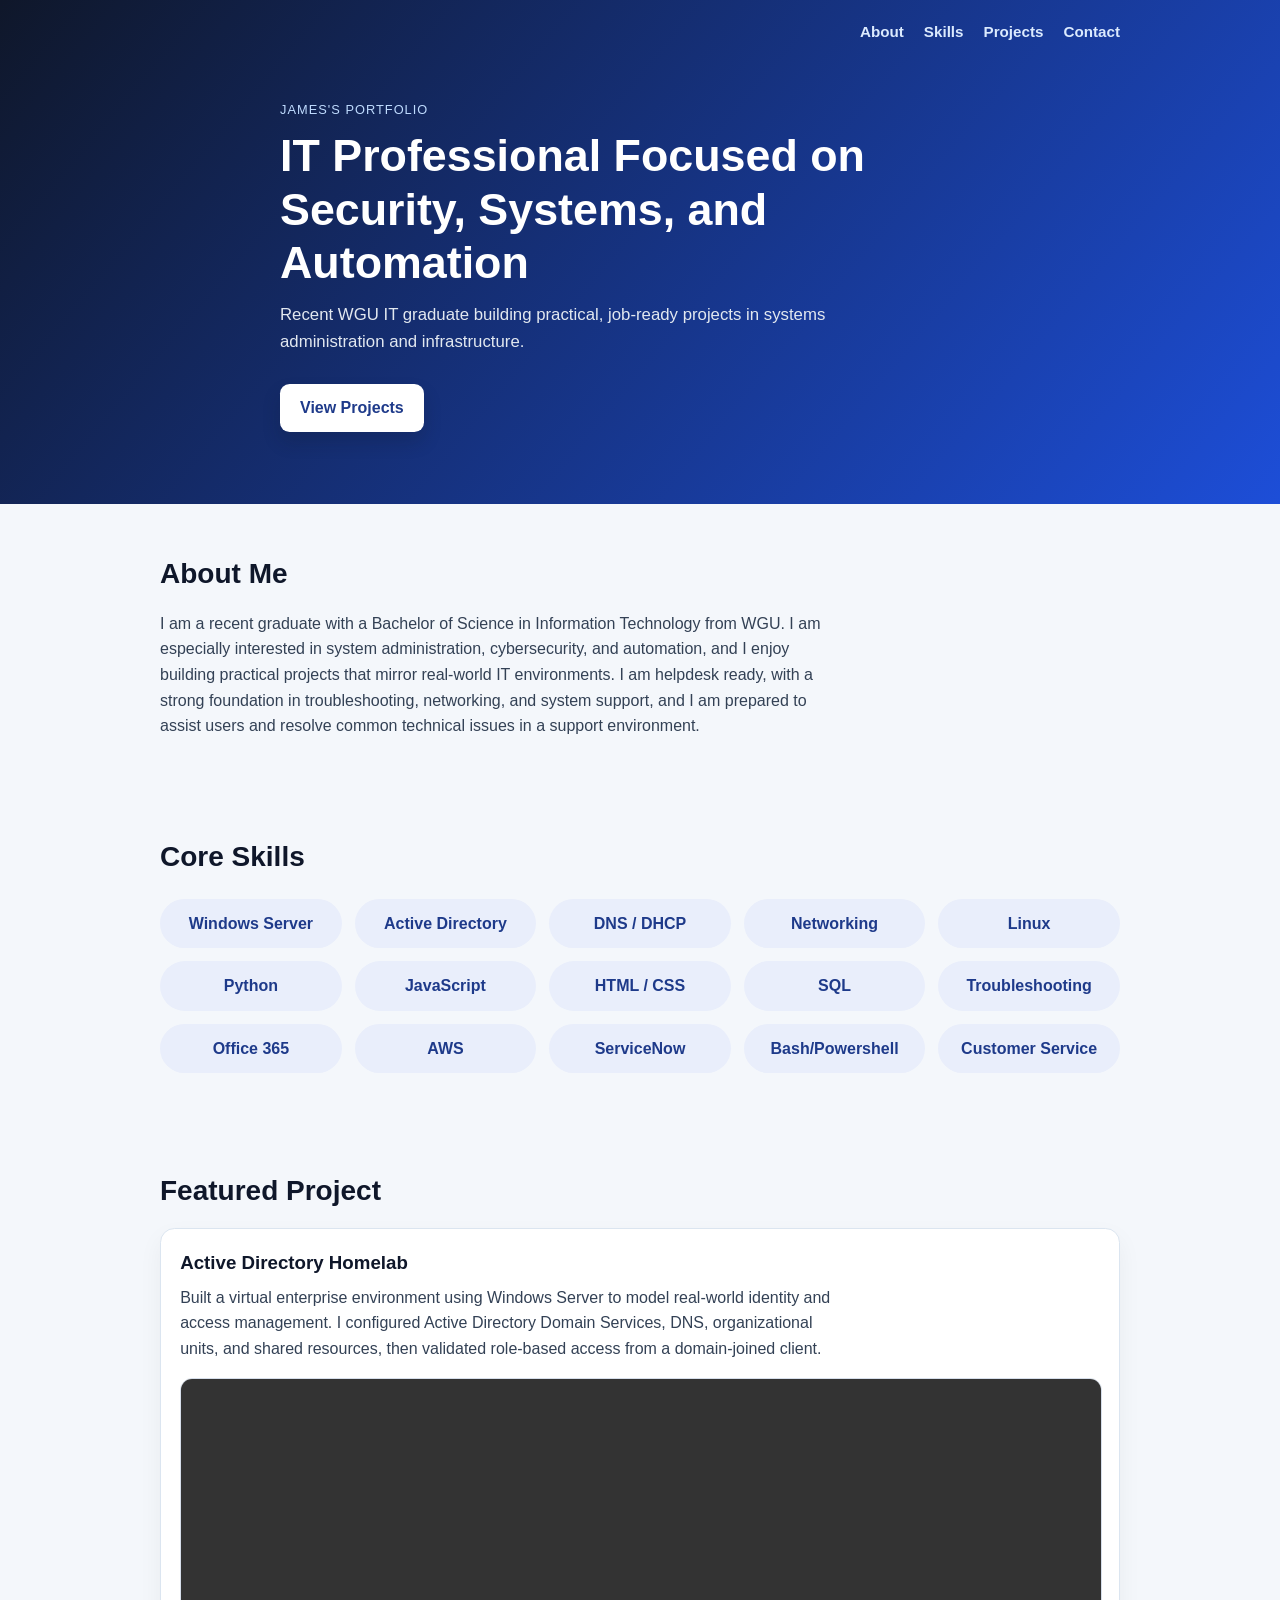
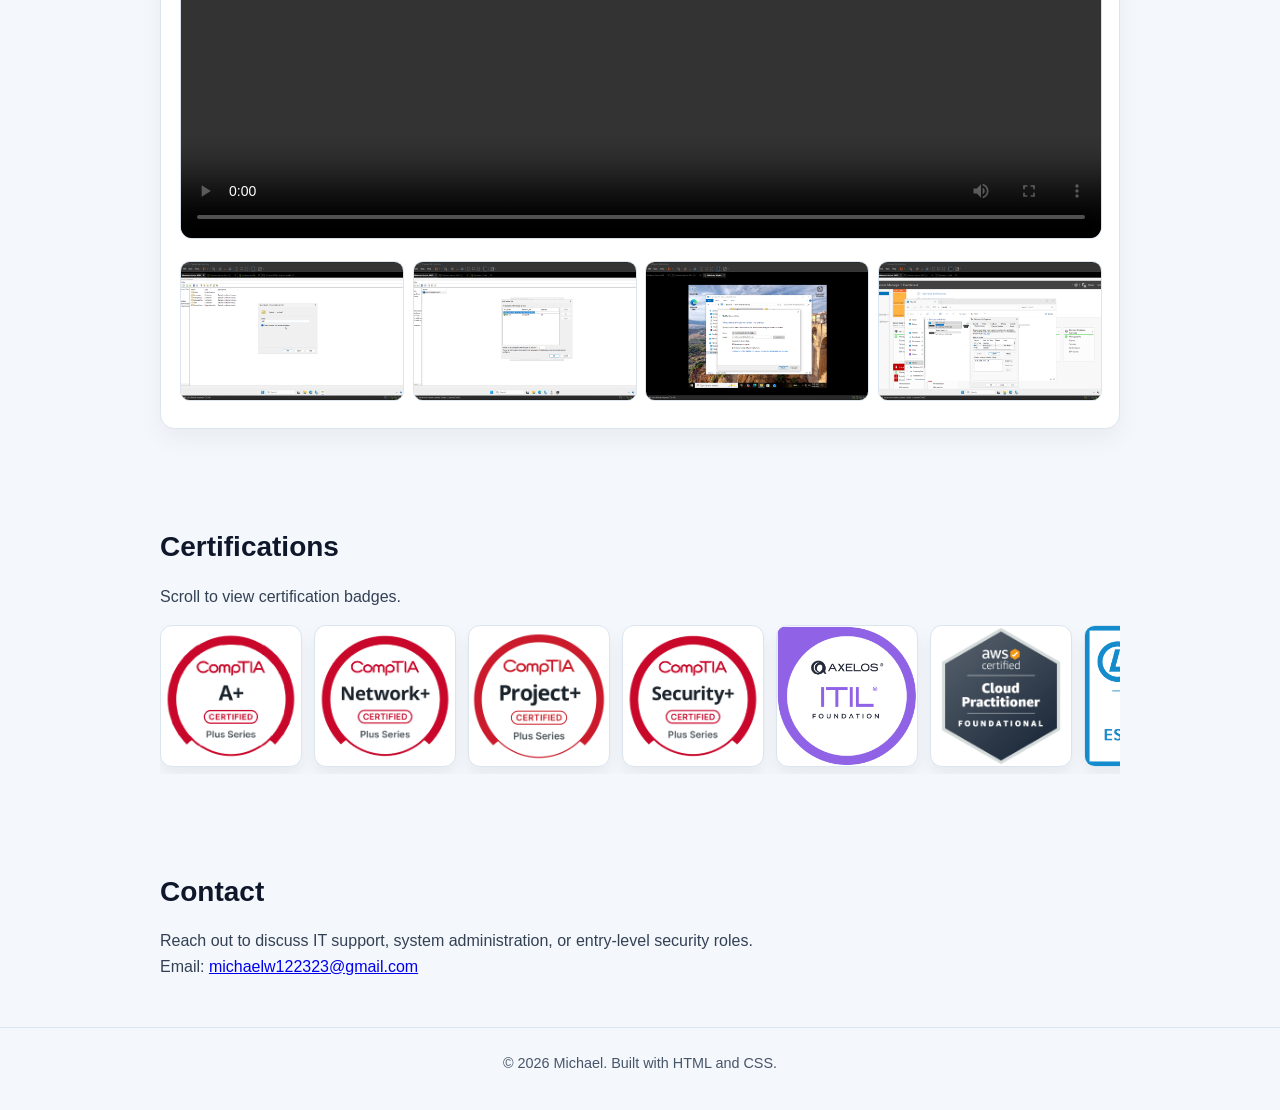
==== index.html @ 6ac8eb15 "Update portfolio with certifications and projects pages" ====
<!DOCTYPE html>
<html lang="en">
<head>
  <meta charset="UTF-8">
  <meta name="viewport" content="width=device-width, initial-scale=1.0">
  <meta name="description" content="Portfolio of Michael, an IT professional focused on systems, cybersecurity, and automation projects.">
  <link rel="stylesheet" href="styles/style.css">
  <title>Michael | IT Portfolio</title>
</head>
<body>
  <header class="hero">
    <nav class="nav">
      <a href="#about">About</a>
      <a href="#skills">Skills</a>
      <a href="projects.html">Projects</a>
      <a href="#contact">Contact</a>
    </nav>
    <div class="hero-content">
      <p class="eyebrow">James's Portfolio</p>
      <h1>IT Professional Focused on Security, Systems, and Automation</h1>
      <p class="subtitle">
        Recent WGU IT graduate building practical, job-ready projects in systems administration and infrastructure.
      </p>
      <a href="projects.html" class="btn">View Projects</a>
    </div>
  </header>

  <main>
    <section class="section" id="about">
      <h2>About Me</h2>
      <p>
        I am a recent graduate with a Bachelor of Science in Information Technology from WGU. I am especially interested in system administration, cybersecurity, and automation, and I enjoy building practical projects that mirror real-world IT environments. I am helpdesk ready, with a strong foundation in troubleshooting, networking, and system support, and I am prepared to assist users and resolve common technical issues in a support environment.
      </p>
    </section>

    <section class="section" id="skills">
      <h2>Core Skills</h2>
      <div class="skills-grid">
        <span>Windows Server</span>
        <span>Active Directory</span>
        <span>DNS / DHCP</span>
        <span>Networking</span>
        <span>Linux</span>
        <span>Python</span>
        <span>JavaScript</span>
        <span>HTML / CSS</span>
        <span>SQL</span>
        <span>Troubleshooting</span>
        <span>Office 365</span>
        <span>AWS</span>
        <span>ServiceNow</span>
        <span>Bash/Powershell</span>
        <span>Customer Service</span>
      </div>
    </section>

    <section class="section" id="projects">
      <h2>Featured Project</h2>
      <article class="project-card">
        <h3>Active Directory Homelab</h3>
        <p>
          Built a virtual enterprise environment using Windows Server to model real-world identity and access
          management. I configured Active Directory Domain Services, DNS, organizational units, and shared resources,
          then validated role-based access from a domain-joined client.
        </p>
        <video controls preload="metadata">
          <source src="Windows Server/HomepageSummaryVideo.mp4" type="video/mp4">
          Your browser does not support this video tag.
        </video>
        <div class="project-images">
          <a href="Windows Server/New OU Creation.png" target="_blank" rel="noopener noreferrer"><img src="Windows Server/New OU Creation.png" alt="Creating organizational units in Active Directory"></a>
          <a href="Windows Server/DNS Forwarder created.png" target="_blank" rel="noopener noreferrer"><img src="Windows Server/DNS Forwarder created.png" alt="Configured DNS forwarder on domain controller"></a>
          <a href="Windows Server/MappedNetworkDrive.png" target="_blank" rel="noopener noreferrer"><img src="Windows Server/MappedNetworkDrive.png" alt="Mapped network drive from client machine"></a>
          <a href="Windows Server/VolumeShadowCopyonC.png" target="_blank" rel="noopener noreferrer"><img src="Windows Server/VolumeShadowCopyonC.png" alt="Volume shadow copy settings on C drive"></a>
        </div>
      </article>
    </section>

    <section class="section" id="certifications">
      <h2>Certifications</h2>
      <p>Scroll to view certification badges.</p>
      <div class="cert-scroll" aria-label="Certification badge list">
        <a class="cert-badge" href="multimedia/CompTIA%20A%2B.png" target="_blank" rel="noopener noreferrer" aria-label="CompTIA A Plus certification badge">
          <img src="multimedia/CompTIA%20A%2B.png" alt="CompTIA A Plus badge">
        </a>
        <a class="cert-badge" href="multimedia/CompTIA%20Network%2B.png" target="_blank" rel="noopener noreferrer" aria-label="CompTIA Network Plus certification badge">
          <img src="multimedia/CompTIA%20Network%2B.png" alt="CompTIA Network Plus badge">
        </a>
        <a class="cert-badge" href="multimedia/CompTIA%20Project%2B.png" target="_blank" rel="noopener noreferrer" aria-label="CompTIA Project Plus certification badge">
          <img src="multimedia/CompTIA%20Project%2B.png" alt="CompTIA Project Plus badge">
        </a>
        <a class="cert-badge" href="multimedia/CompTIA%20Security%2B.png" target="_blank" rel="noopener noreferrer" aria-label="CompTIA Security Plus certification badge">
          <img src="multimedia/CompTIA%20Security%2B.png" alt="CompTIA Security Plus badge">
        </a>
        <a class="cert-badge" href="multimedia/ITIL%204%20Foundation.png" target="_blank" rel="noopener noreferrer" aria-label="ITIL 4 Foundation certification badge">
          <img src="multimedia/ITIL%204%20Foundation.png" alt="ITIL 4 Foundation badge">
        </a>
        <a class="cert-badge" href="multimedia/AWS%20CCP.png" target="_blank" rel="noopener noreferrer" aria-label="AWS Cloud Practitioner certification badge">
          <img src="multimedia/AWS%20CCP.png" alt="AWS Cloud Practitioner badge">
        </a>
        <a class="cert-badge" href="multimedia/LPI%20Linux%20Essentials.png" target="_blank" rel="noopener noreferrer" aria-label="LPI Linux Essentials certification badge">
          <img src="multimedia/LPI%20Linux%20Essentials.png" alt="LPI Linux Essentials badge">
        </a>
        <a class="cert-badge" href="multimedia/Google%20IT%20Support.png" target="_blank" rel="noopener noreferrer" aria-label="Google IT Support certification badge">
          <img src="multimedia/Google%20IT%20Support.png" alt="Google IT Support badge">
        </a>
        <a class="cert-badge" href="multimedia/Google%20Cybersecurity.png" target="_blank" rel="noopener noreferrer" aria-label="Google Cybersecurity certification badge">
          <img src="multimedia/Google%20Cybersecurity.png" alt="Google Cybersecurity badge">
        </a>
      </div>
    </section>

    <section class="section" id="contact">
      <h2>Contact</h2>
      <p>Reach out to discuss IT support, system administration, or entry-level security roles.</p>
      <p>Email: <a href="mailto:michaelw122323@gmail.com">michaelw122323@gmail.com</a></p>
    </section>
  </main>

  <footer class="footer">
    <p>© <span id="year"></span> Michael. Built with HTML and CSS.</p>
  </footer>

  <script>
    document.getElementById("year").textContent = new Date().getFullYear();
  </script>

</body>
</html>
---- styles/style.css ----
body {
  font-family: "Segoe UI", Tahoma, Geneva, Verdana, sans-serif;
  margin: 0;
  background: #f4f7fb;
  color: #1f2937;
  line-height: 1.6;
}

h1,
h2,
h3,
p {
  margin: 0;
}

h1,
h2,
h3 {
  color: #0f172a;
  margin: 0 0 0.75rem;
  font-weight: 700;
}

.section {
  width: min(960px, calc(100% - 2rem));
  margin: 0 auto;
  padding: 3rem 0;
}

.hero {
  background: linear-gradient(130deg, #0f172a, #1d4ed8);
  color: #ffffff;
  padding: 1.25rem 0 4.5rem;
}

.nav {
  width: min(960px, calc(100% - 2rem));
  margin: 0 auto 3.5rem;
  display: flex;
  justify-content: flex-end;
  gap: 1.25rem;
}

.nav a {
  color: #dbeafe;
  text-decoration: none;
  font-weight: 600;
  font-size: 0.95rem;
}

.hero-content {
  width: min(960px, calc(100% - 2rem));
  margin: 0 auto;
  max-width: 720px;
}

.eyebrow {
  text-transform: uppercase;
  font-size: 0.8rem;
  letter-spacing: 0.08em;
  color: #bfdbfe;
  margin-bottom: 0.5rem;
}

.hero h1 {
  color: #ffffff;
  font-size: clamp(1.85rem, 4vw, 2.8rem);
  line-height: 1.2;
}

.subtitle {
  margin: 0 0 1.75rem;
  font-size: 1.05rem;
  color: #e2e8f0;
  max-width: 62ch;
}

.btn {
  display: inline-block;
  background: #ffffff;
  color: #1e3a8a;
  text-decoration: none;
  font-weight: 700;
  padding: 0.72rem 1.25rem;
  border-radius: 0.6rem;
  transition: transform 0.15s ease, box-shadow 0.2s ease;
}

.btn {
  box-shadow: 0 10px 18px rgba(15, 23, 42, 0.2);
}

.btn:hover {
  transform: translateY(-2px);
}

.section h2 {
  font-size: 1.75rem;
  margin-bottom: 0.85rem;
}

.section p {
  font-size: 1rem;
  color: #334155;
  max-width: 75ch;
}

.skills-grid {
  display: grid;
  grid-template-columns: repeat(auto-fit, minmax(160px, 1fr));
  gap: 0.8rem;
  margin-top: 1.2rem;
}

.skills-grid span {
  background: #e9eefb;
  color: #1e3a8a;
  padding: 0.75rem;
  text-align: center;
  border-radius: 999px;
  font-weight: 600;
}

.skills-grid span:hover {
  background: #dbe7ff;
}

.project-card {
  background: #ffffff;
  border: 1px solid #dbe5f0;
  border-radius: 0.9rem;
  padding: 1.2rem;
  box-shadow: 0 10px 24px rgba(15, 23, 42, 0.05);
}

.project-card + .project-card {
  margin-top: 1.25rem;
}

.project-card h3 {
  margin-bottom: 0.45rem;
}

.project-card p {
  margin-bottom: 1rem;
}

.project-card video {
  width: 100%;
  border-radius: 0.75rem;
  border: 1px solid #d6deea;
}

.project-images {
  display: grid;
  grid-template-columns: repeat(auto-fit, minmax(160px, 1fr));
  gap: 0.65rem;
  margin-top: 0.85rem;
}

.project-images img {
  width: 100%;
  aspect-ratio: 16 / 10;
  object-fit: cover;
  border-radius: 0.6rem;
  cursor: pointer;
  border: 1px solid #dbe5f0;
  transition: transform 0.15s ease, box-shadow 0.2s ease;
}

.project-images img:hover {
  transform: translateY(-2px);
  box-shadow: 0 6px 14px rgba(15, 23, 42, 0.12);
}

.project-images img.project-image-full {
  aspect-ratio: auto;
  object-fit: contain;
  max-height: 540px;
  background: #f8fafc;
}

.cert-scroll {
  margin-top: 1rem;
  display: flex;
  gap: 0.75rem;
  overflow-x: auto;
  padding-bottom: 0.4rem;
  scroll-snap-type: x proximity;
}

.cert-badge {
  flex: 0 0 auto;
  width: 140px;
  height: 140px;
  border-radius: 0.75rem;
  background: #ffffff;
  border: 1px solid #dbe5f0;
  box-shadow: 0 8px 16px rgba(15, 23, 42, 0.06);
  display: grid;
  place-items: center;
  scroll-snap-align: start;
}

.cert-badge img {
  max-width: 100%;
  max-height: 100%;
  object-fit: contain;
  border-radius: 0.6rem;
}

.footer {
  border-top: 1px solid #dbe5f0;
  padding: 1.5rem 1rem 2.2rem;
  text-align: center;
  color: #475569;
  font-size: 0.9rem;
}

@media (max-width: 640px) {
  .nav {
    justify-content: center;
    flex-wrap: wrap;
    gap: 0.9rem;
    margin-bottom: 2rem;
  }

  .hero {
    padding-bottom: 3.25rem;
  }

  .section {
    padding: 2.3rem 0;
  }
}
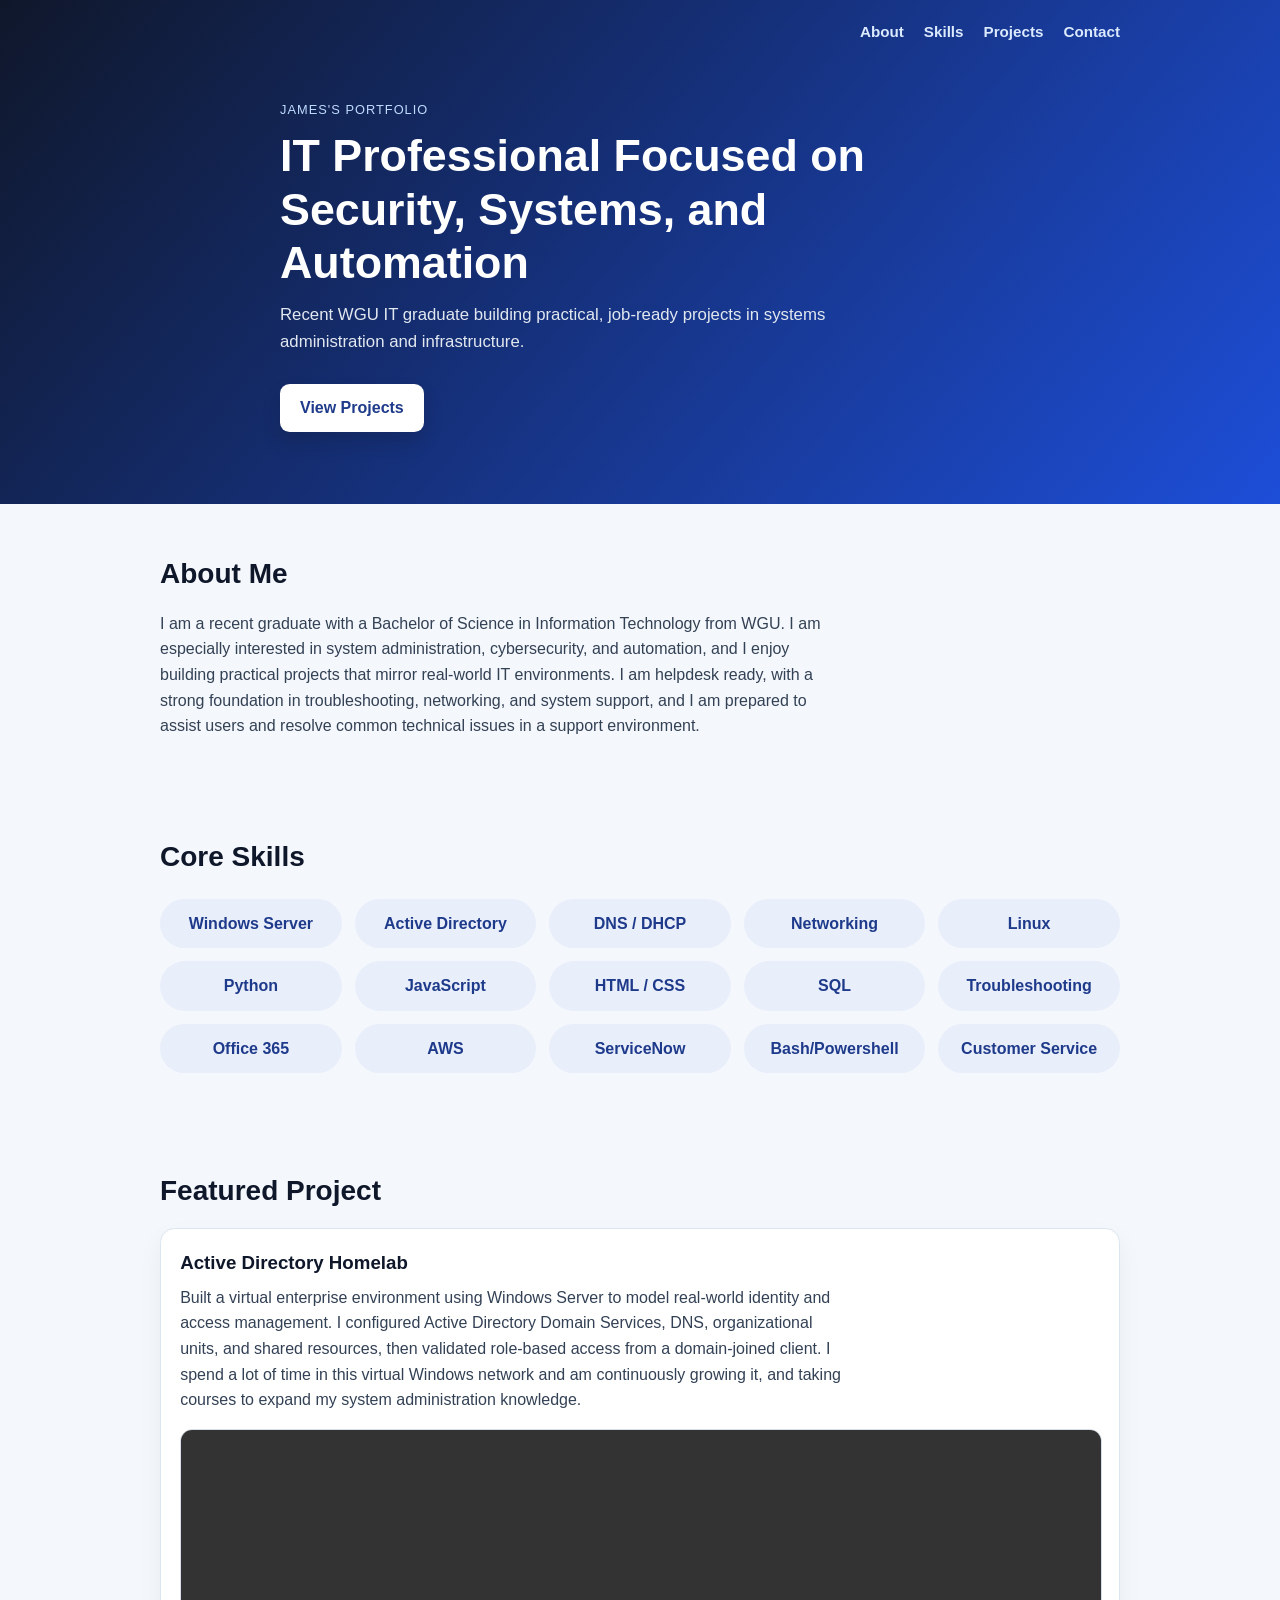
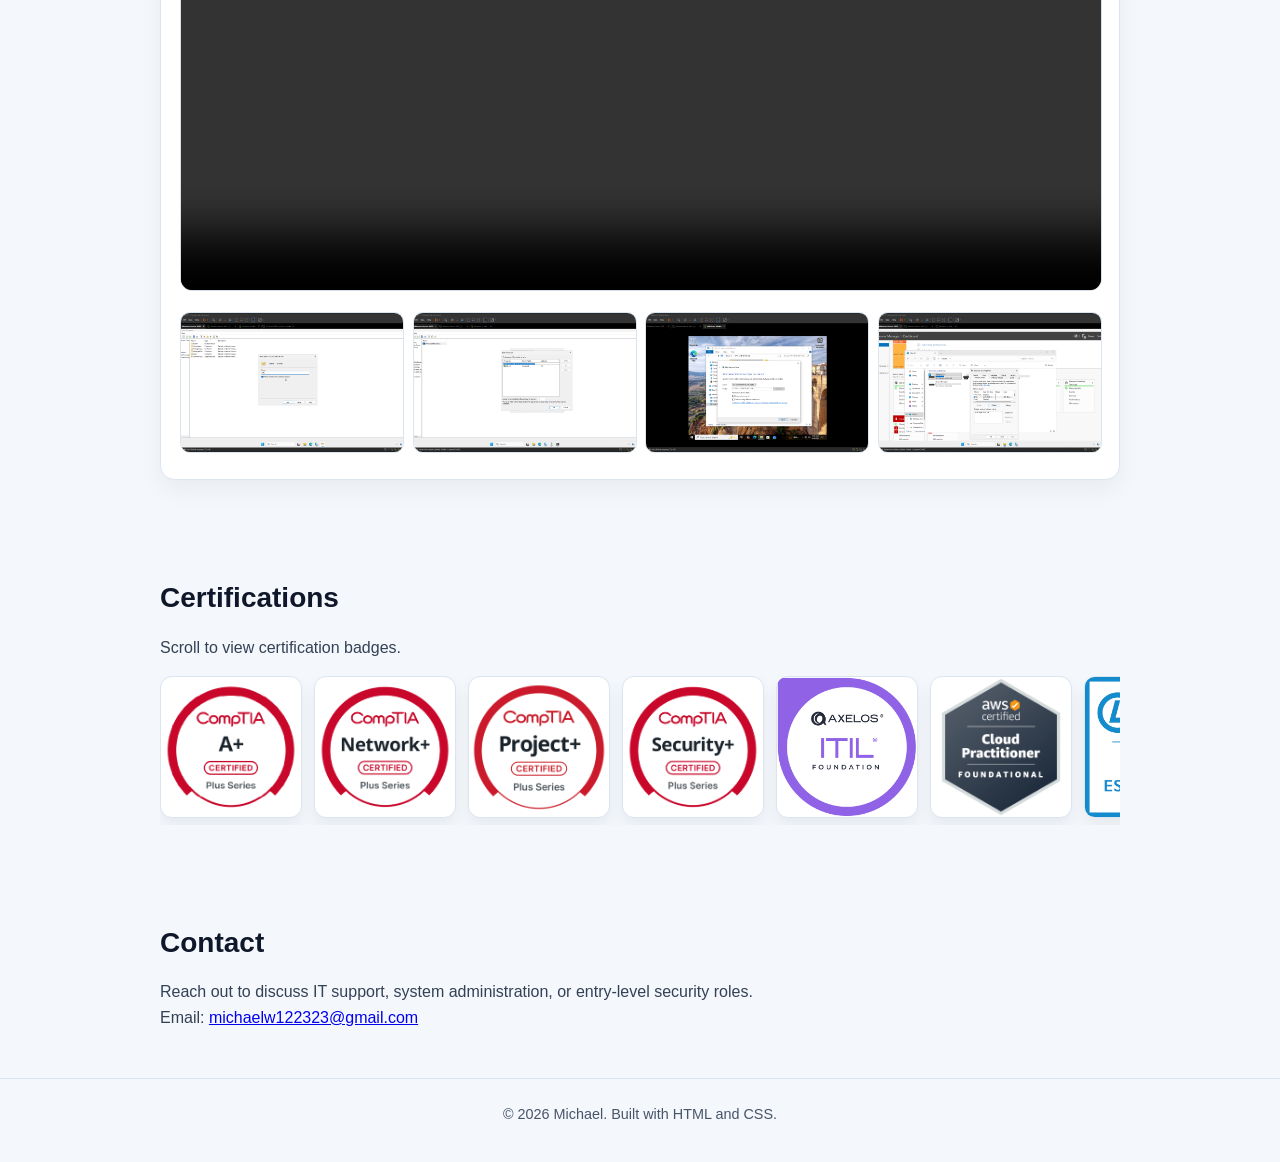
==== commit 84cd71ea: "Update index.html" ====
--- a/index.html
+++ b/index.html
@@ -61,7 +61,7 @@
         <p>
           Built a virtual enterprise environment using Windows Server to model real-world identity and access
           management. I configured Active Directory Domain Services, DNS, organizational units, and shared resources,
-          then validated role-based access from a domain-joined client.
+          then validated role-based access from a domain-joined client. I spend a lot of time in this virtual Windows network and am continuously growing it, and taking courses to expand my system administration knowledge.
         </p>
         <video controls preload="metadata">
           <source src="Windows Server/HomepageSummaryVideo.mp4" type="video/mp4">
@@ -126,4 +126,4 @@
   </script>
 
 </body>
-</html>+</html>
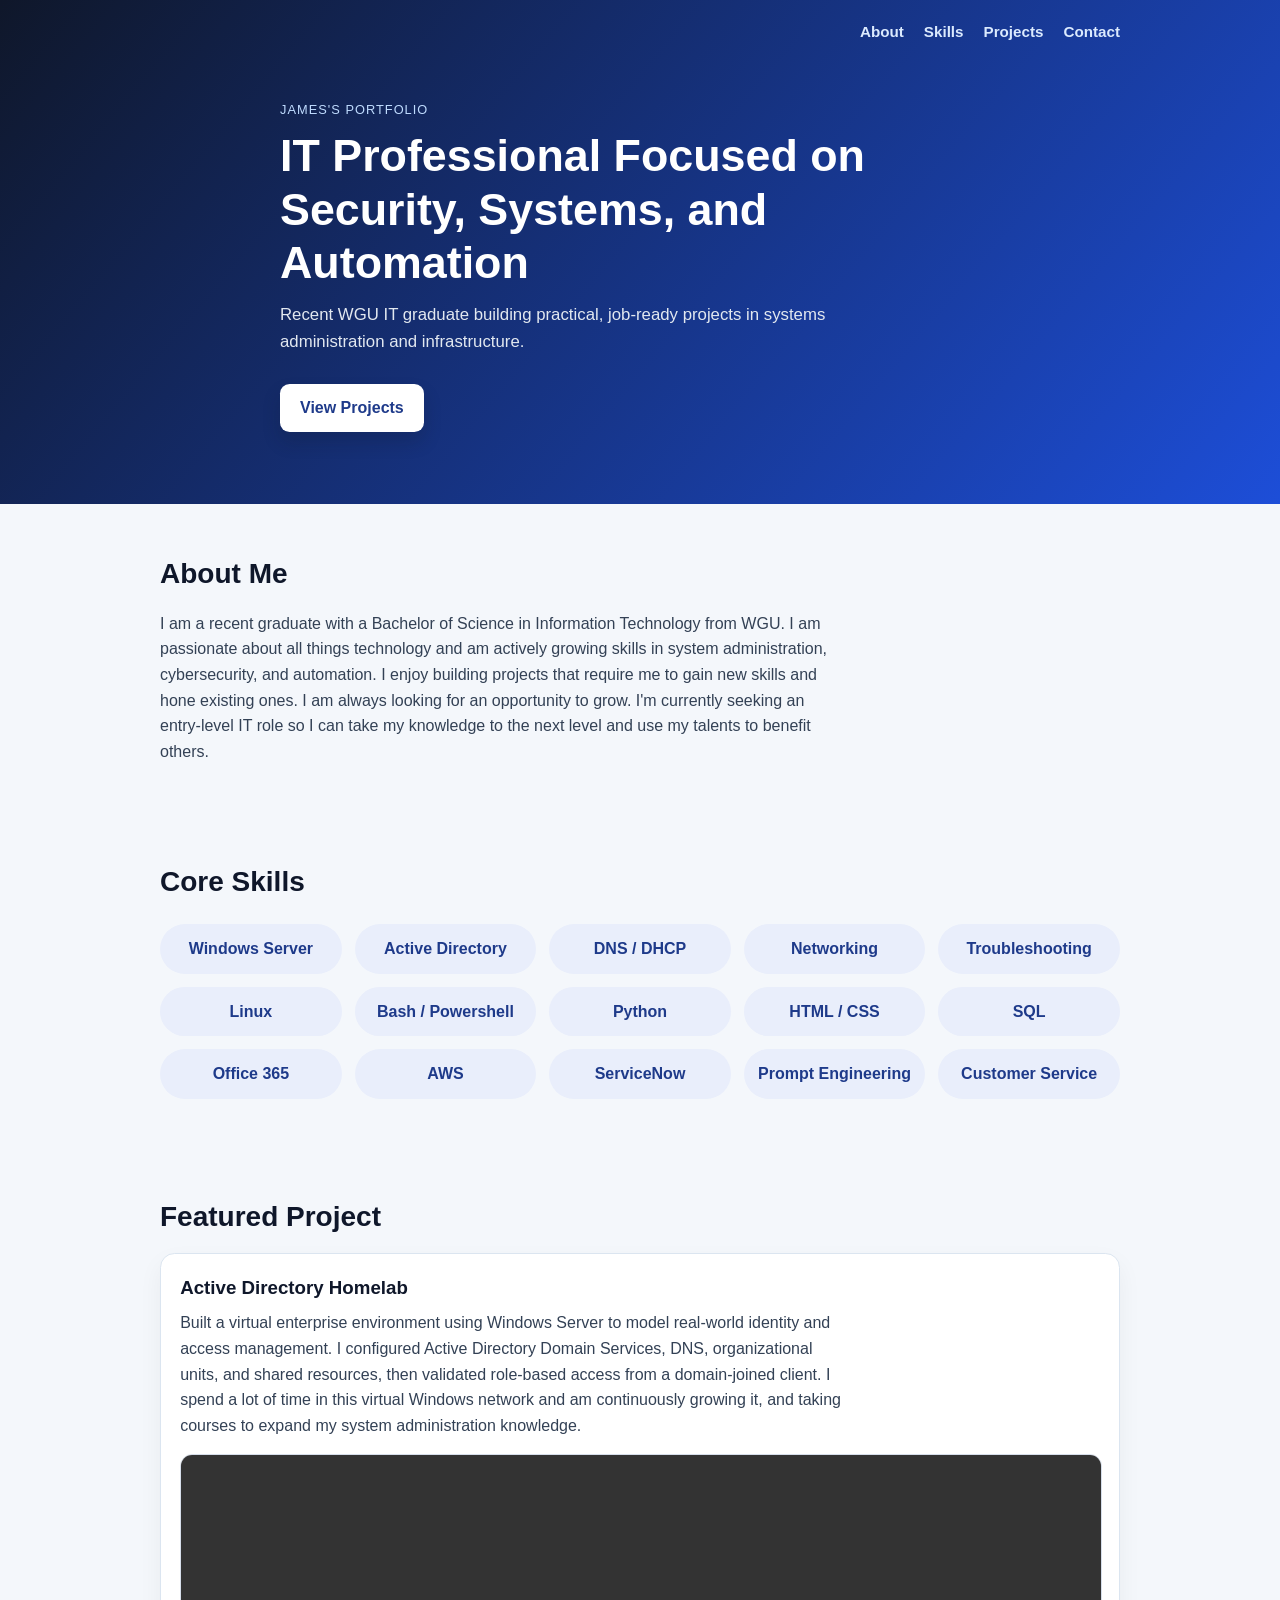
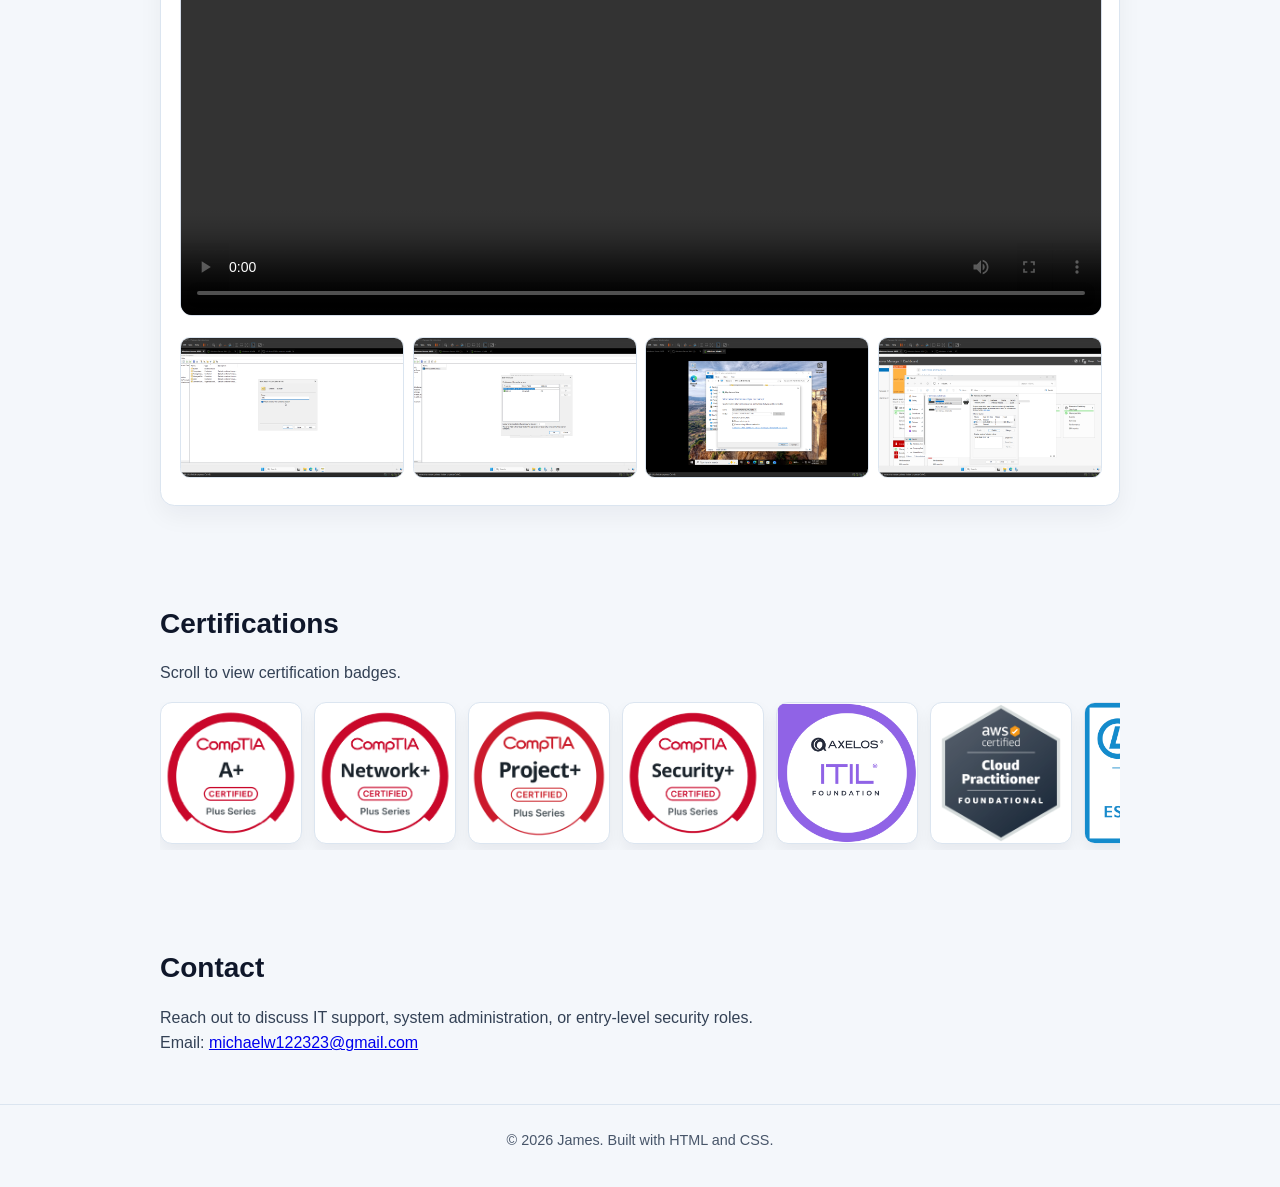
==== commit ff93942f: "Update portfolio content" ====
--- a/index.html
+++ b/index.html
@@ -3,9 +3,9 @@
 <head>
   <meta charset="UTF-8">
   <meta name="viewport" content="width=device-width, initial-scale=1.0">
-  <meta name="description" content="Portfolio of Michael, an IT professional focused on systems, cybersecurity, and automation projects.">
+  <meta name="description" content="Portfolio of James, an IT professional focused on systems, cybersecurity, and automation projects.">
   <link rel="stylesheet" href="styles/style.css">
-  <title>Michael | IT Portfolio</title>
+  <title>James | IT Portfolio</title>
 </head>
 <body>
   <header class="hero">
@@ -29,7 +29,7 @@
     <section class="section" id="about">
       <h2>About Me</h2>
       <p>
-        I am a recent graduate with a Bachelor of Science in Information Technology from WGU. I am especially interested in system administration, cybersecurity, and automation, and I enjoy building practical projects that mirror real-world IT environments. I am helpdesk ready, with a strong foundation in troubleshooting, networking, and system support, and I am prepared to assist users and resolve common technical issues in a support environment.
+        I am a recent graduate with a Bachelor of Science in Information Technology from WGU. I am passionate about all things technology and am actively growing skills in system administration, cybersecurity, and automation. I enjoy building projects that require me to gain new skills and hone existing ones. I am always looking for an opportunity to grow. I'm currently seeking an entry-level IT role so I can take my knowledge to the next level and use my talents to benefit others.
       </p>
     </section>
 
@@ -40,16 +40,16 @@
         <span>Active Directory</span>
         <span>DNS / DHCP</span>
         <span>Networking</span>
+        <span>Troubleshooting</span>
         <span>Linux</span>
+        <span>Bash / Powershell</span>
         <span>Python</span>
-        <span>JavaScript</span>
         <span>HTML / CSS</span>
         <span>SQL</span>
-        <span>Troubleshooting</span>
         <span>Office 365</span>
         <span>AWS</span>
         <span>ServiceNow</span>
-        <span>Bash/Powershell</span>
+        <span>Prompt Engineering</span>
         <span>Customer Service</span>
       </div>
     </section>
@@ -118,7 +118,7 @@
   </main>
 
   <footer class="footer">
-    <p>© <span id="year"></span> Michael. Built with HTML and CSS.</p>
+    <p>© <span id="year"></span> James. Built with HTML and CSS.</p>
   </footer>
 
   <script>
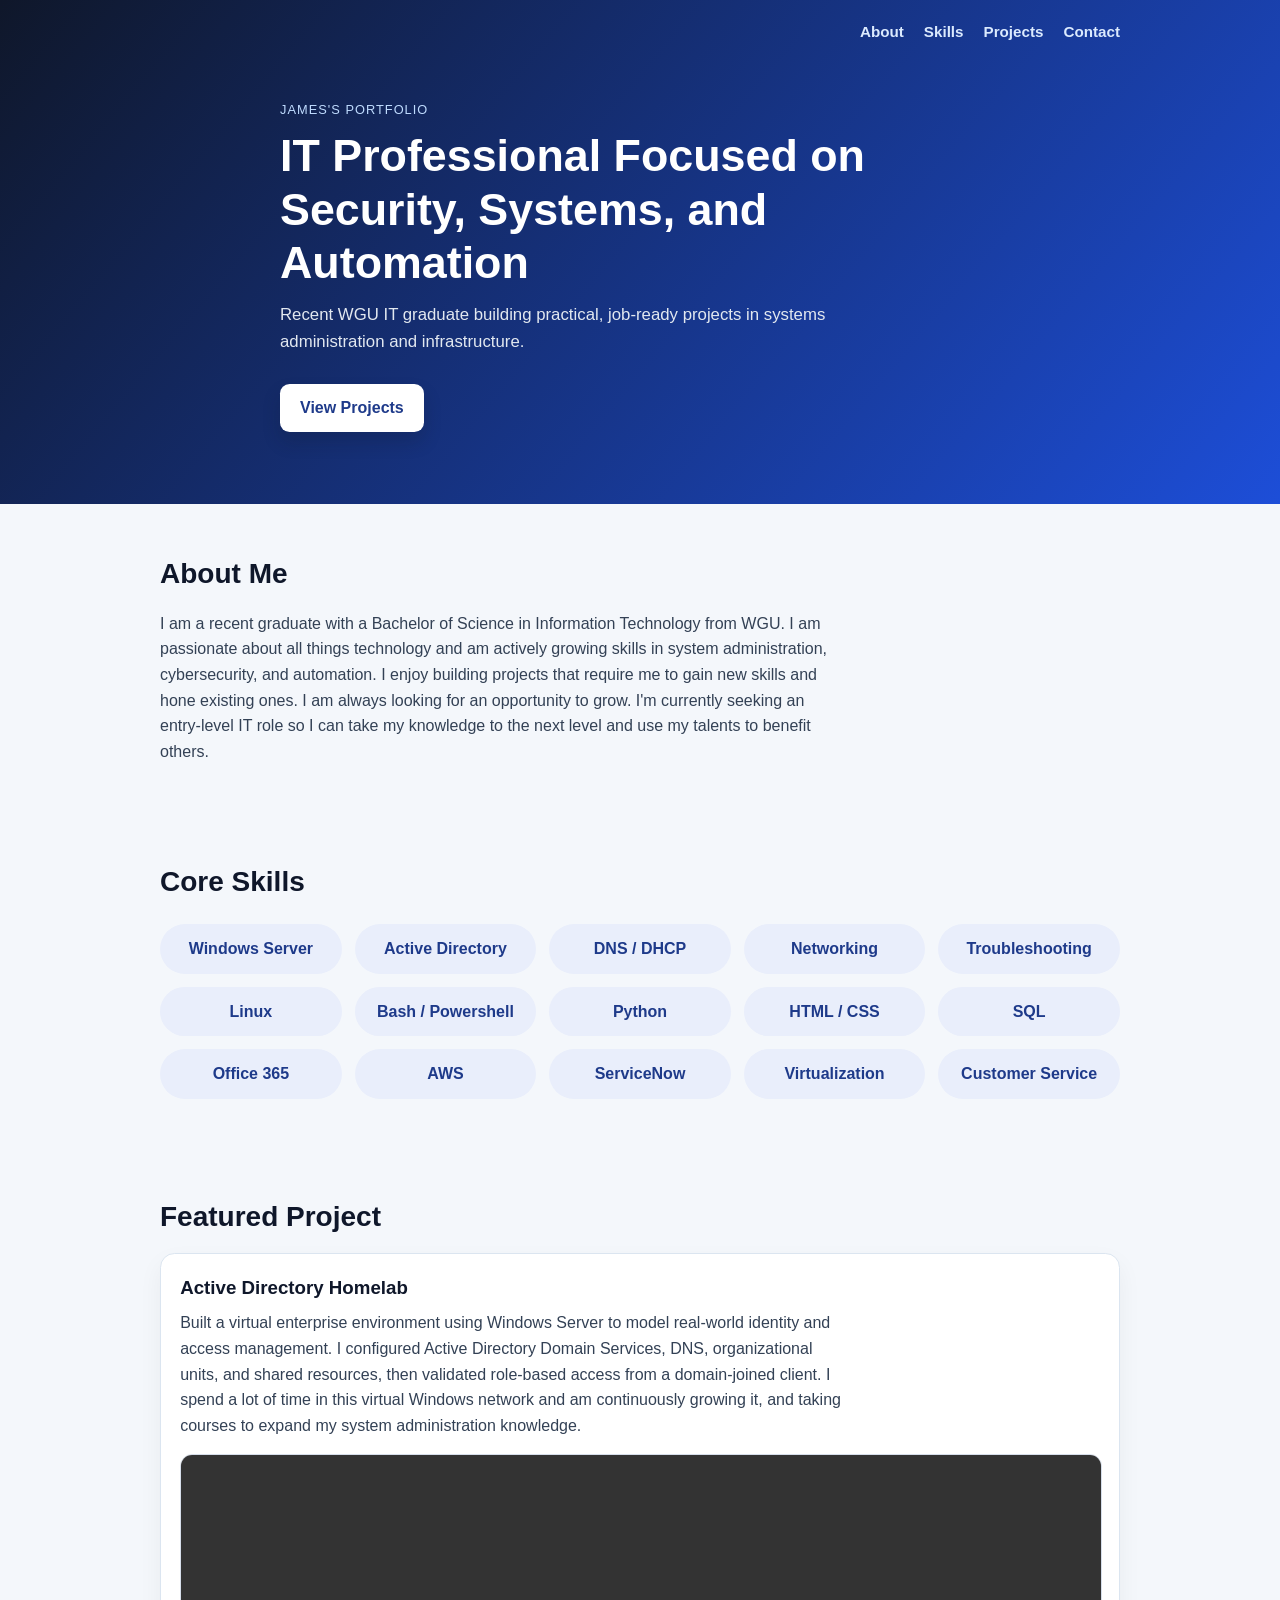
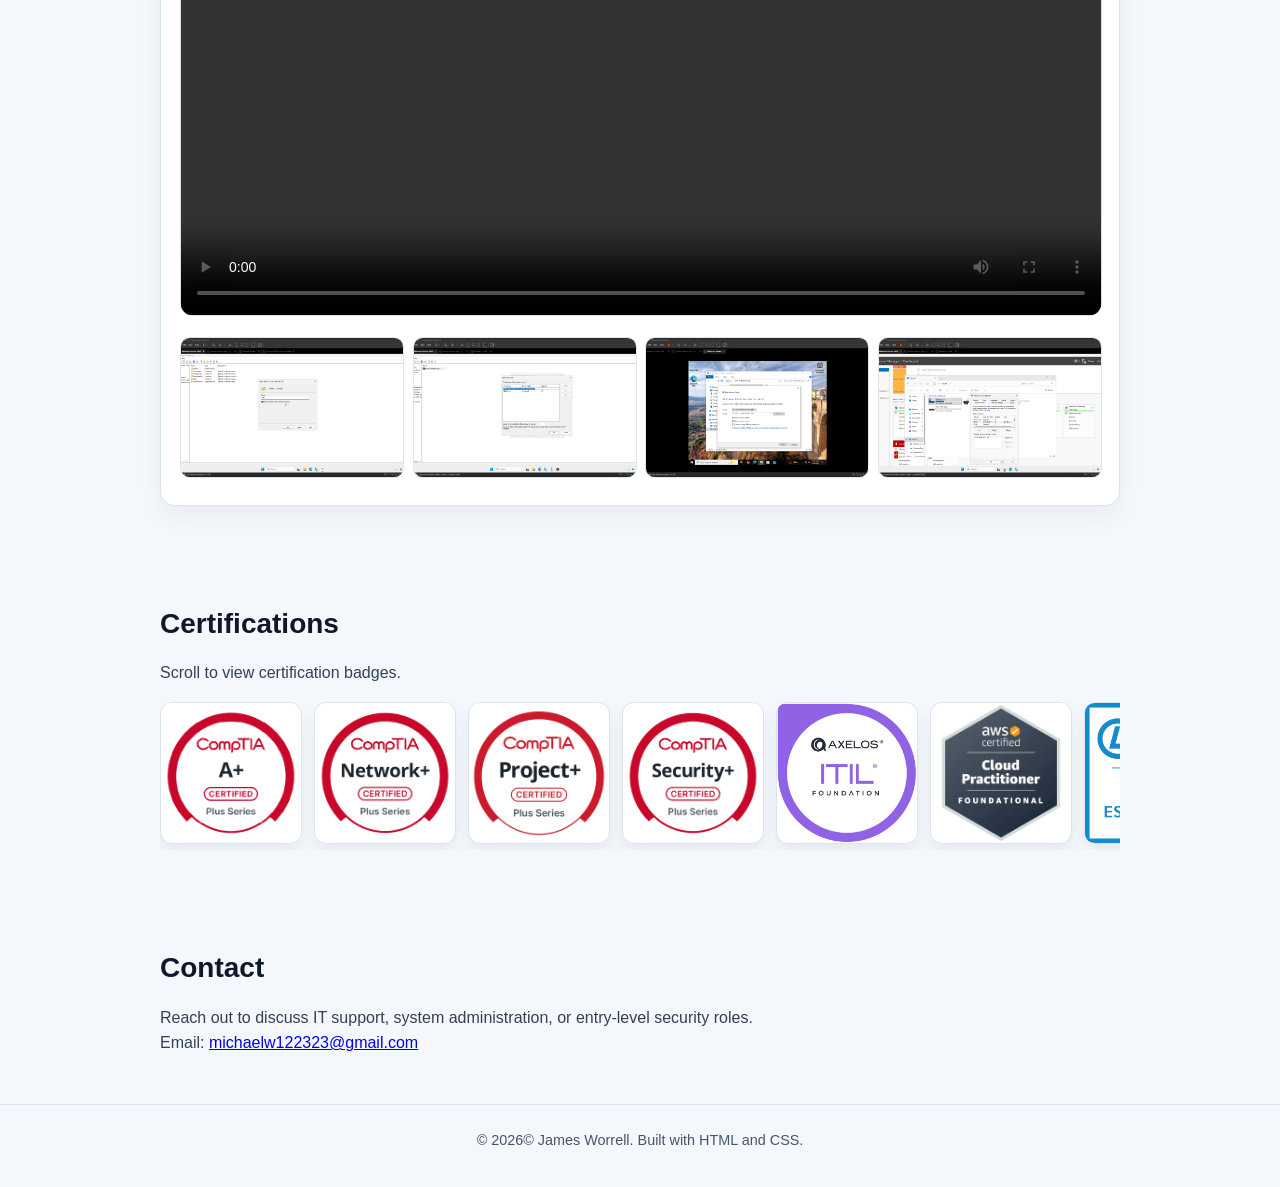
==== commit 5fd2701f: "Update website" ====
--- a/index.html
+++ b/index.html
@@ -5,7 +5,7 @@
   <meta name="viewport" content="width=device-width, initial-scale=1.0">
   <meta name="description" content="Portfolio of James, an IT professional focused on systems, cybersecurity, and automation projects.">
   <link rel="stylesheet" href="styles/style.css">
-  <title>James | IT Portfolio</title>
+  <title>James Worrell | IT Portfolio</title>
 </head>
 <body>
   <header class="hero">
@@ -49,7 +49,7 @@
         <span>Office 365</span>
         <span>AWS</span>
         <span>ServiceNow</span>
-        <span>Prompt Engineering</span>
+        <span>Virtualization</span>
         <span>Customer Service</span>
       </div>
     </section>
@@ -118,7 +118,7 @@
   </main>
 
   <footer class="footer">
-    <p>© <span id="year"></span> James. Built with HTML and CSS.</p>
+    <p>© <span id="year"></span>© James Worrell. Built with HTML and CSS.</p>
   </footer>
 
   <script>
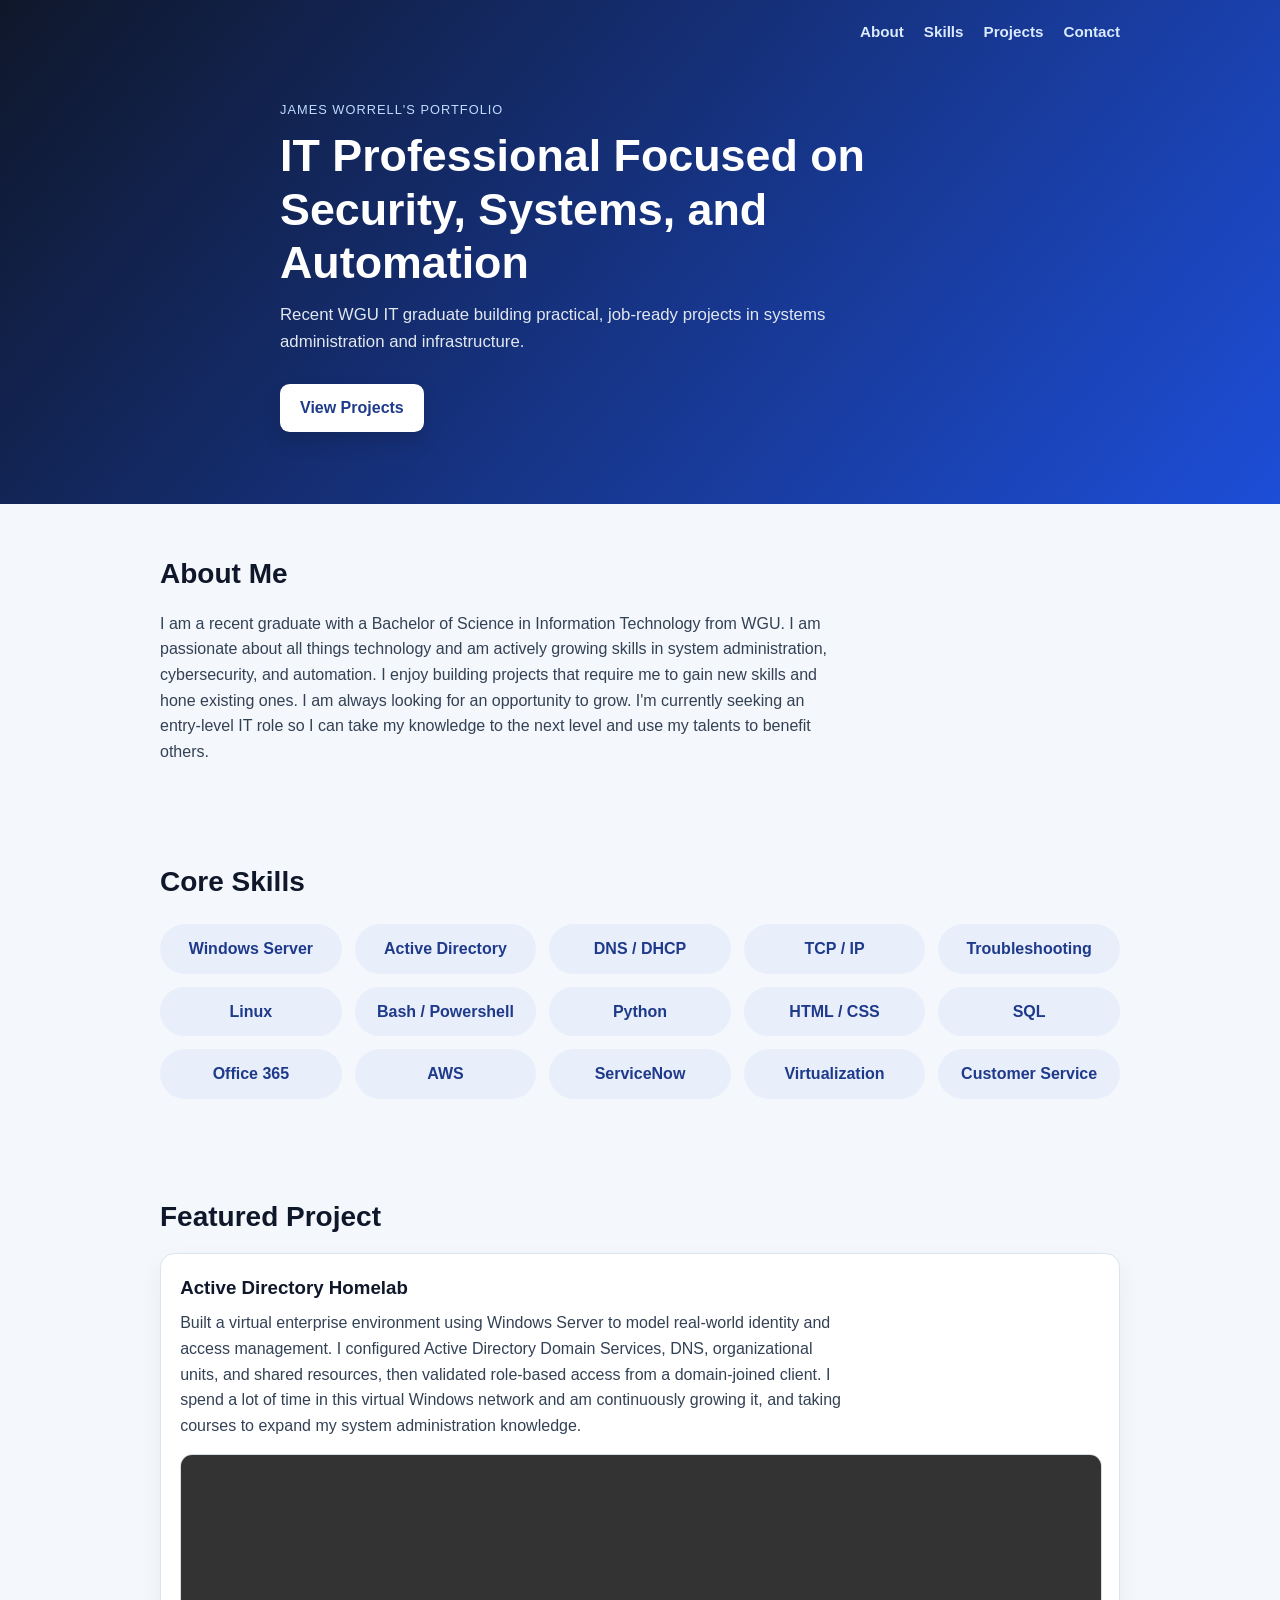
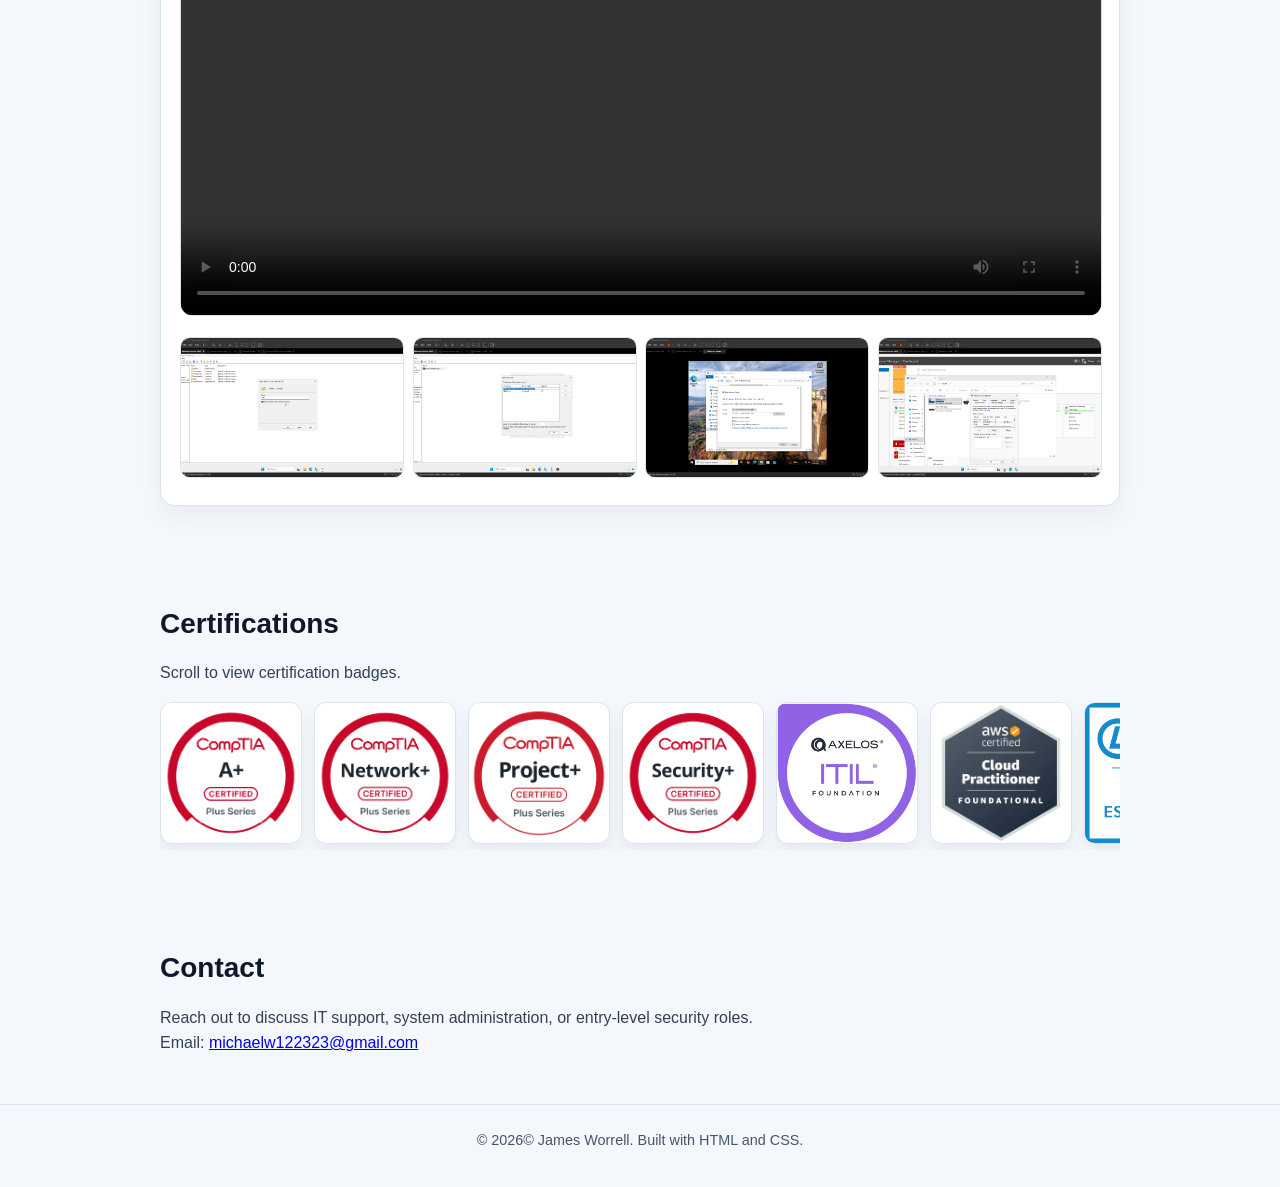
==== commit 6b4be953: "Update website" ====
--- a/index.html
+++ b/index.html
@@ -16,7 +16,7 @@
       <a href="#contact">Contact</a>
     </nav>
     <div class="hero-content">
-      <p class="eyebrow">James's Portfolio</p>
+      <p class="eyebrow">James Worrell's Portfolio</p>
       <h1>IT Professional Focused on Security, Systems, and Automation</h1>
       <p class="subtitle">
         Recent WGU IT graduate building practical, job-ready projects in systems administration and infrastructure.
@@ -39,7 +39,7 @@
         <span>Windows Server</span>
         <span>Active Directory</span>
         <span>DNS / DHCP</span>
-        <span>Networking</span>
+        <span>TCP / IP</span>
         <span>Troubleshooting</span>
         <span>Linux</span>
         <span>Bash / Powershell</span>
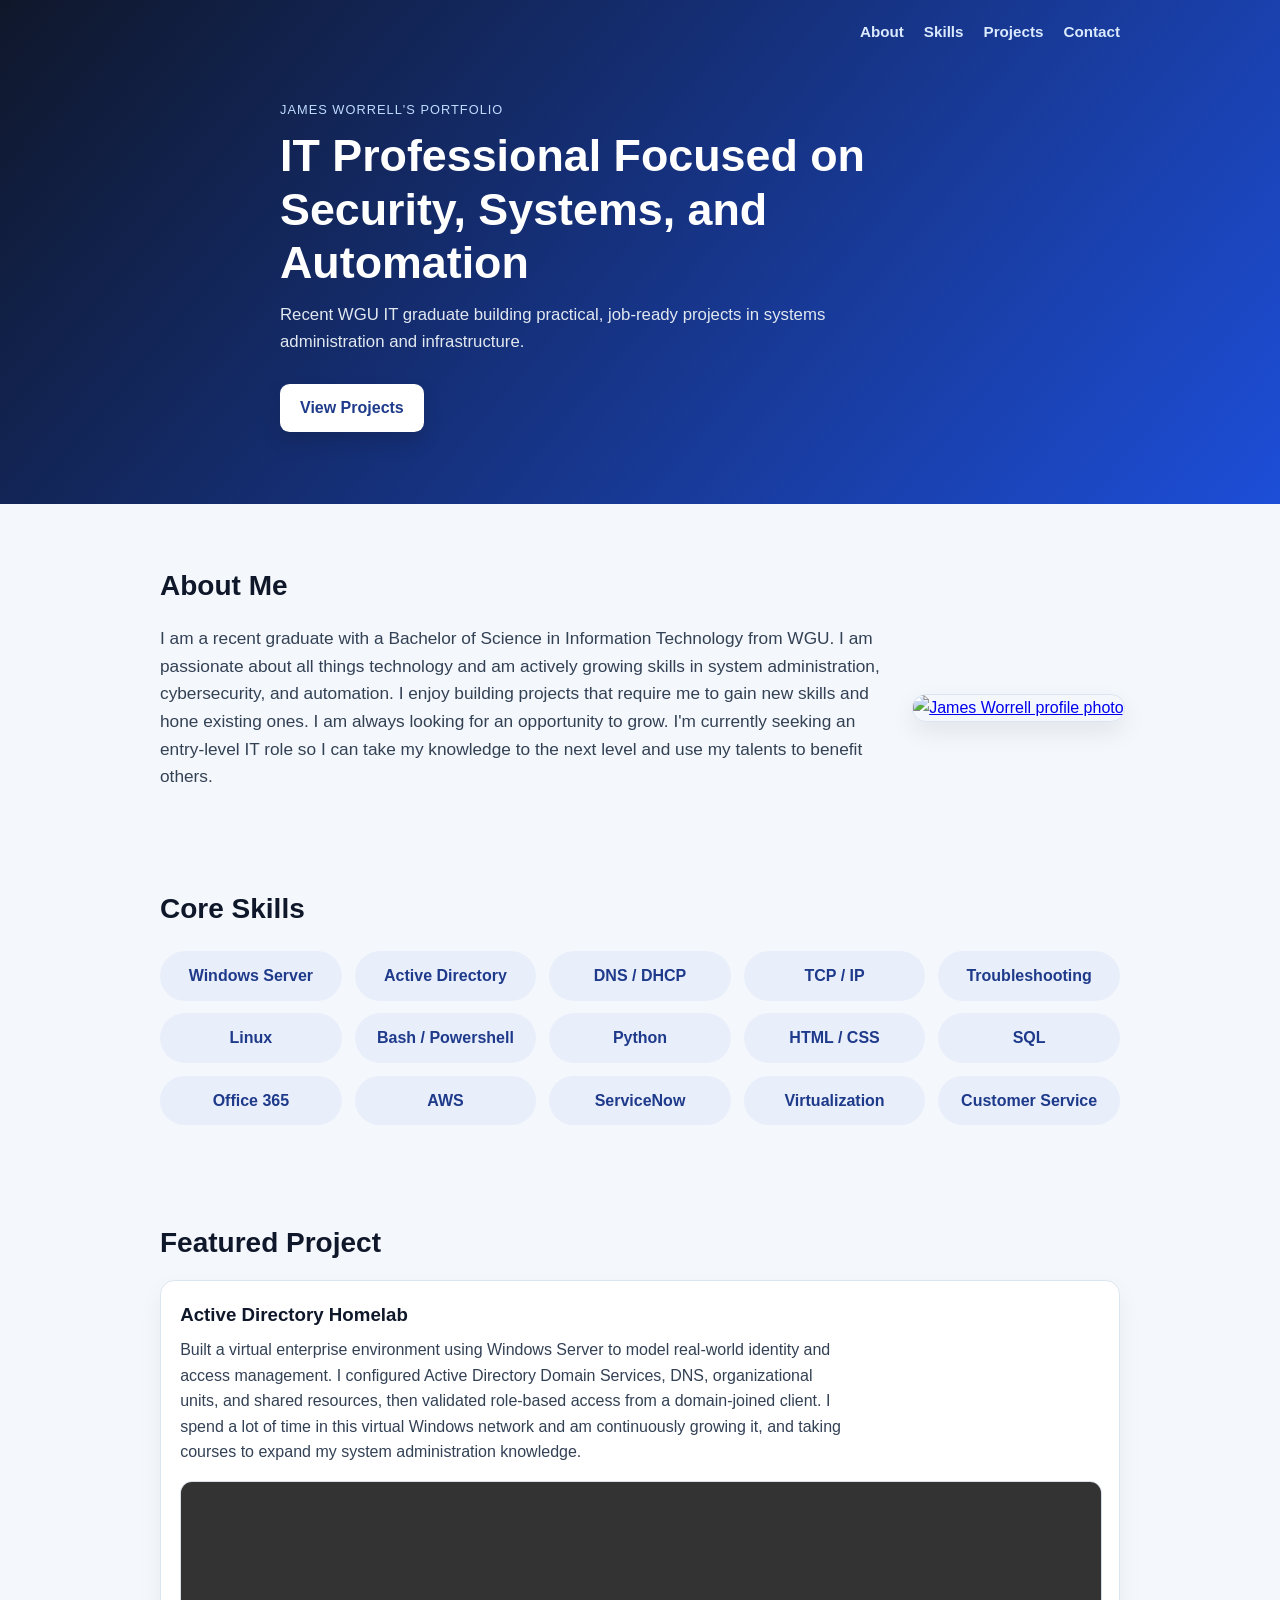
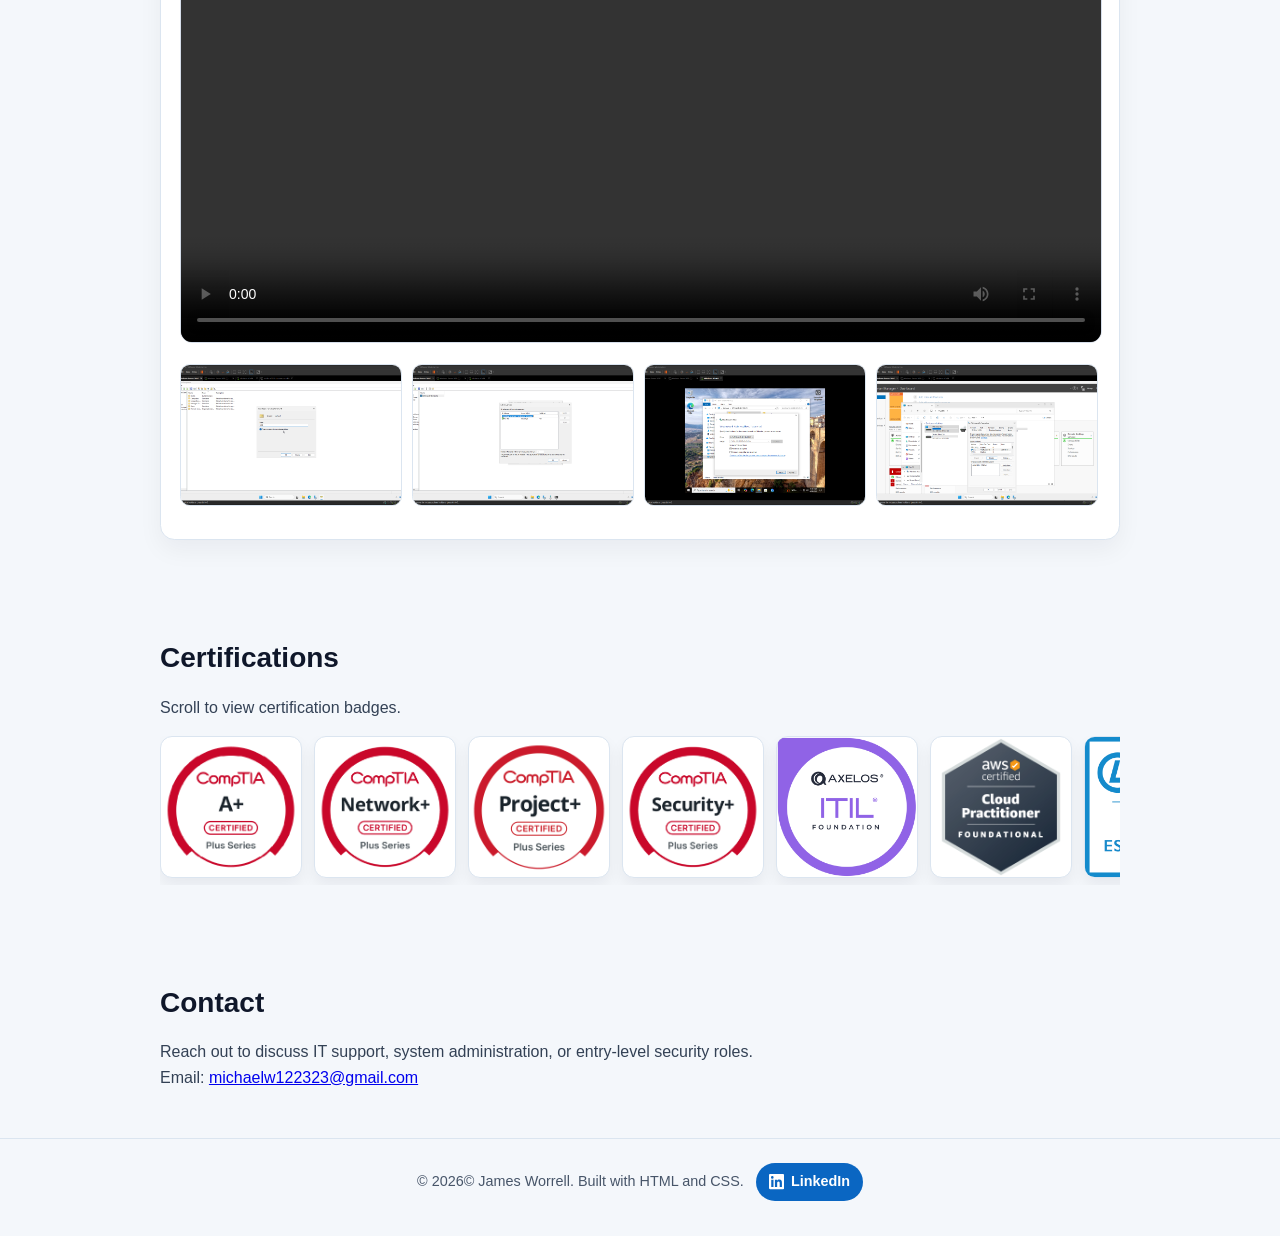
==== commit 8f4dd6e3: "Refactor about section layout and add LinkedIn button to footers in both index.html and projects.htm" ====
--- a/index.html
+++ b/index.html
@@ -28,9 +28,14 @@
   <main>
     <section class="section" id="about">
       <h2>About Me</h2>
-      <p>
-        I am a recent graduate with a Bachelor of Science in Information Technology from WGU. I am passionate about all things technology and am actively growing skills in system administration, cybersecurity, and automation. I enjoy building projects that require me to gain new skills and hone existing ones. I am always looking for an opportunity to grow. I'm currently seeking an entry-level IT role so I can take my knowledge to the next level and use my talents to benefit others.
-      </p>
+      <div class="about-layout">
+        <p>
+          I am a recent graduate with a Bachelor of Science in Information Technology from WGU. I am passionate about all things technology and am actively growing skills in system administration, cybersecurity, and automation. I enjoy building projects that require me to gain new skills and hone existing ones. I am always looking for an opportunity to grow. I'm currently seeking an entry-level IT role so I can take my knowledge to the next level and use my talents to benefit others.
+        </p>
+        <a class="profile-photo-link" href="multimedia/Edited_profile_pic_zoomed.png" target="_blank" rel="noopener noreferrer" aria-label="Open larger profile photo">
+          <img class="profile-photo" src="multimedia/Edited_profile_pic_zoomed.png" alt="James Worrell profile photo">
+        </a>
+      </div>
     </section>
 
     <section class="section" id="skills">
@@ -118,7 +123,15 @@
   </main>
 
   <footer class="footer">
-    <p>© <span id="year"></span>© James Worrell. Built with HTML and CSS.</p>
+    <div class="footer-content">
+      <p>© <span id="year"></span>© James Worrell. Built with HTML and CSS.</p>
+      <a class="linkedin-btn" href="https://www.linkedin.com/in/james-worrell-3243332a9" target="_blank" rel="noopener noreferrer" aria-label="Visit James Worrell LinkedIn profile">
+        <svg viewBox="0 0 24 24" aria-hidden="true" focusable="false">
+          <path d="M20.45 20.45h-3.55v-5.57c0-1.33-.03-3.04-1.85-3.04-1.86 0-2.14 1.45-2.14 2.94v5.67H9.35V9h3.41v1.56h.05c.48-.9 1.63-1.85 3.35-1.85 3.58 0 4.24 2.35 4.24 5.41v6.33ZM5.34 7.43a2.06 2.06 0 1 1 0-4.11 2.06 2.06 0 0 1 0 4.11ZM7.11 20.45H3.56V9h3.55v11.45ZM22.23 0H1.77C.79 0 0 .77 0 1.72v20.56C0 23.23.79 24 1.77 24h20.46c.98 0 1.77-.77 1.77-1.72V1.72C24 .77 23.21 0 22.23 0Z"></path>
+        </svg>
+        <span>LinkedIn</span>
+      </a>
+    </div>
   </footer>
 
   <script>
--- a/styles/style.css
+++ b/styles/style.css
@@ -99,10 +99,47 @@
   margin-bottom: 0.85rem;
 }
 
+#about h2 {
+  margin-top: 0.75rem;
+}
+
 .section p {
   font-size: 1rem;
   color: #334155;
   max-width: 75ch;
+}
+
+.about-layout {
+  display: flex;
+  align-items: center;
+  gap: 2rem;
+  margin-top: 1rem;
+}
+
+.about-layout p {
+  flex: 1;
+  font-size: 1.08rem;
+}
+
+.profile-photo-link {
+  display: inline-block;
+  flex-shrink: 0;
+  margin-right: -1rem;
+}
+
+.profile-photo {
+  width: 200px;
+  max-width: 32vw;
+  object-fit: contain;
+  border-radius: 0.85rem;
+  border: 1px solid #dbe5f0;
+  box-shadow: 0 10px 24px rgba(15, 23, 42, 0.08);
+  transition: transform 0.15s ease, box-shadow 0.2s ease;
+}
+
+.profile-photo-link:hover .profile-photo {
+  transform: translateY(-2px);
+  box-shadow: 0 8px 18px rgba(15, 23, 42, 0.14);
 }
 
 .skills-grid {
@@ -152,15 +189,24 @@
 }
 
 .project-images {
-  display: grid;
-  grid-template-columns: repeat(auto-fit, minmax(160px, 1fr));
-  gap: 0.65rem;
   margin-top: 0.85rem;
+  display: flex;
+  gap: 0.75rem;
+  overflow-x: auto;
+  padding-bottom: 0.4rem;
+  scroll-snap-type: x proximity;
+}
+
+.project-images a {
+  flex: 0 0 auto;
+  width: 220px;
+  border-radius: 0.65rem;
+  scroll-snap-align: start;
 }
 
 .project-images img {
   width: 100%;
-  aspect-ratio: 16 / 10;
+  height: 140px;
   object-fit: cover;
   border-radius: 0.6rem;
   cursor: pointer;
@@ -174,9 +220,8 @@
 }
 
 .project-images img.project-image-full {
-  aspect-ratio: auto;
+  height: 140px;
   object-fit: contain;
-  max-height: 540px;
   background: #f8fafc;
 }
 
@@ -217,6 +262,38 @@
   font-size: 0.9rem;
 }
 
+.footer-content {
+  display: flex;
+  justify-content: center;
+  align-items: center;
+  flex-wrap: wrap;
+  gap: 0.75rem;
+}
+
+.linkedin-btn {
+  display: inline-flex;
+  align-items: center;
+  gap: 0.45rem;
+  background: #0a66c2;
+  color: #ffffff;
+  text-decoration: none;
+  font-weight: 600;
+  padding: 0.45rem 0.8rem;
+  border-radius: 999px;
+  transition: transform 0.15s ease, box-shadow 0.2s ease;
+}
+
+.linkedin-btn svg {
+  width: 0.95rem;
+  height: 0.95rem;
+  fill: currentColor;
+}
+
+.linkedin-btn:hover {
+  transform: translateY(-1px);
+  box-shadow: 0 6px 14px rgba(10, 102, 194, 0.35);
+}
+
 @media (max-width: 640px) {
   .nav {
     justify-content: center;
@@ -232,4 +309,17 @@
   .section {
     padding: 2.3rem 0;
   }
-}
+
+  .about-layout {
+    flex-direction: column;
+  }
+
+  .profile-photo-link {
+    align-self: center;
+  }
+
+  .profile-photo {
+    width: 160px;
+    max-width: 45vw;
+  }
+}
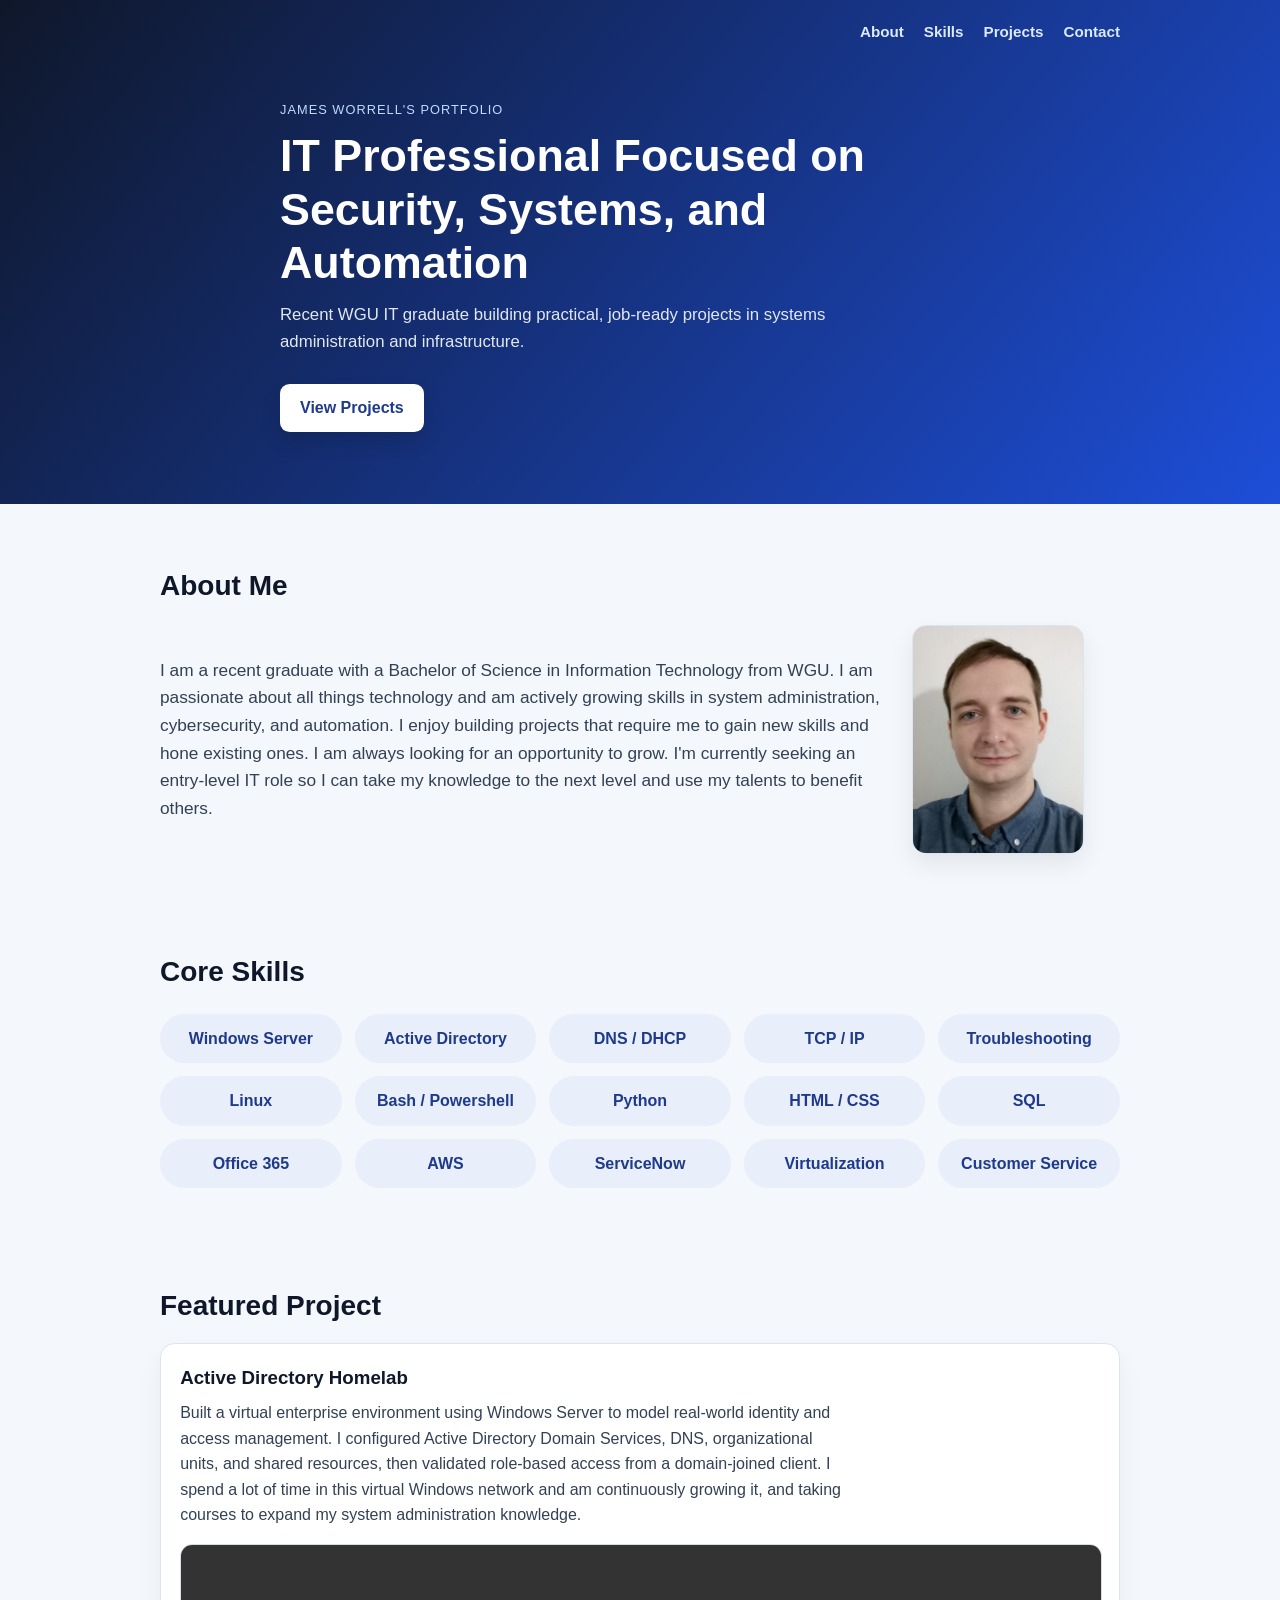
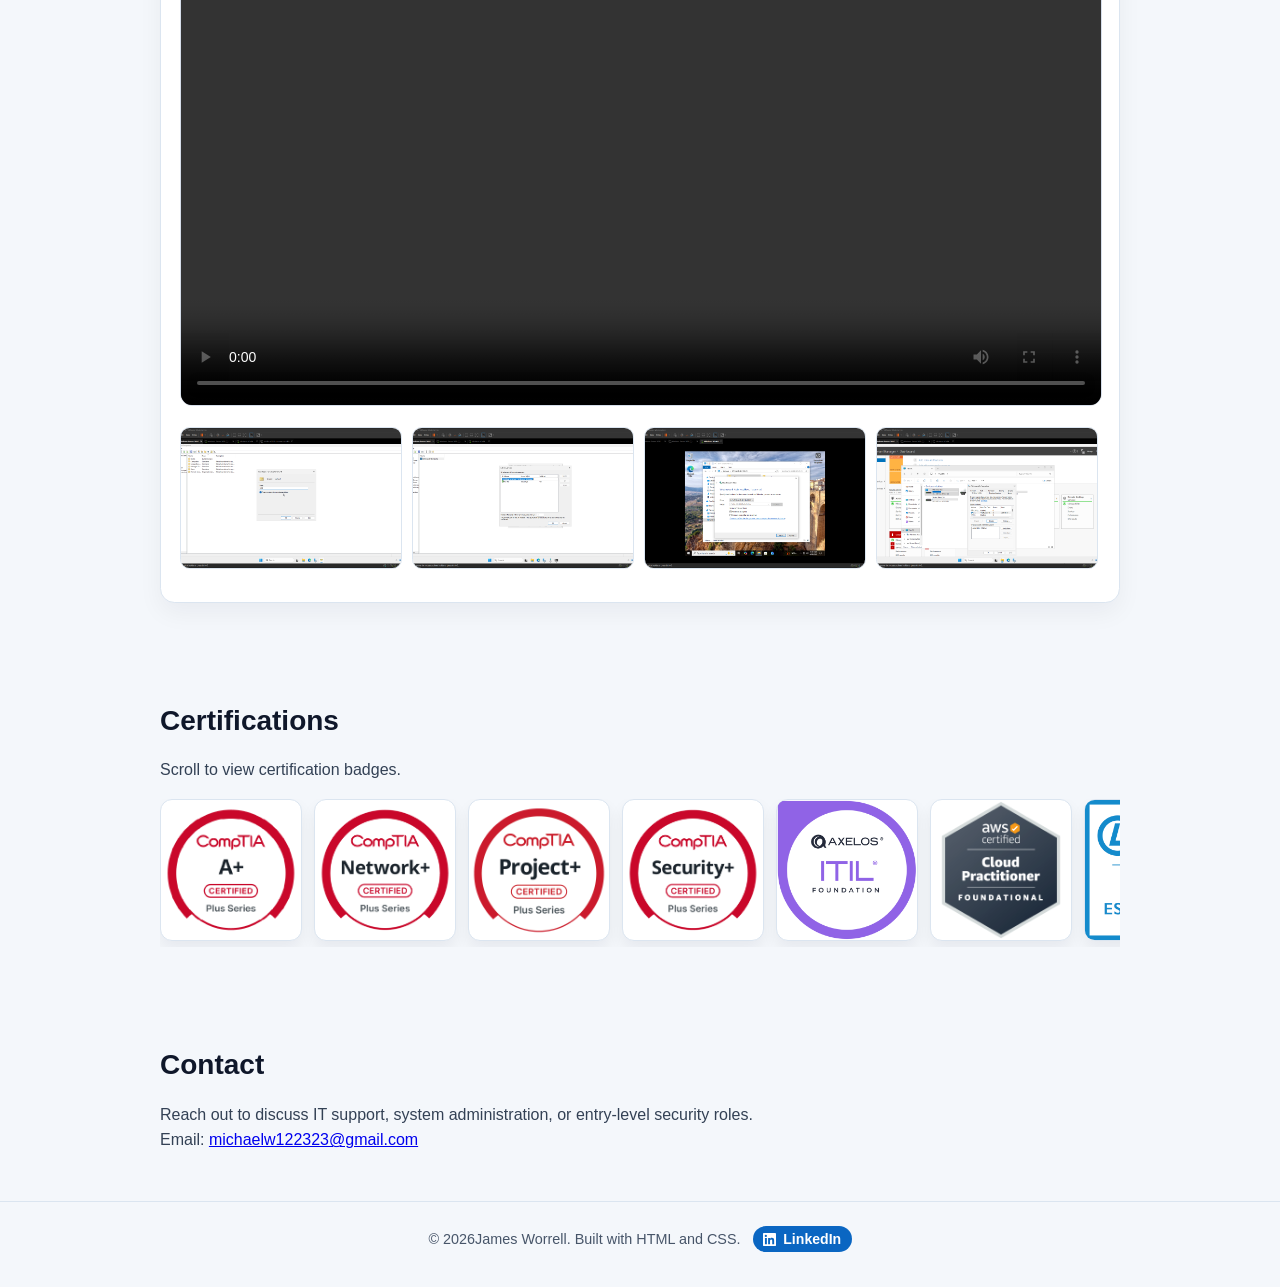
==== commit b3c69952: "fixed double © symbol" ====
--- a/index.html
+++ b/index.html
@@ -124,7 +124,7 @@
 
   <footer class="footer">
     <div class="footer-content">
-      <p>© <span id="year"></span>© James Worrell. Built with HTML and CSS.</p>
+      <p>© <span id="year"></span>James Worrell. Built with HTML and CSS.</p>
       <a class="linkedin-btn" href="https://www.linkedin.com/in/james-worrell-3243332a9" target="_blank" rel="noopener noreferrer" aria-label="Visit James Worrell LinkedIn profile">
         <svg viewBox="0 0 24 24" aria-hidden="true" focusable="false">
           <path d="M20.45 20.45h-3.55v-5.57c0-1.33-.03-3.04-1.85-3.04-1.86 0-2.14 1.45-2.14 2.94v5.67H9.35V9h3.41v1.56h.05c.48-.9 1.63-1.85 3.35-1.85 3.58 0 4.24 2.35 4.24 5.41v6.33ZM5.34 7.43a2.06 2.06 0 1 1 0-4.11 2.06 2.06 0 0 1 0 4.11ZM7.11 20.45H3.56V9h3.55v11.45ZM22.23 0H1.77C.79 0 0 .77 0 1.72v20.56C0 23.23.79 24 1.77 24h20.46c.98 0 1.77-.77 1.77-1.72V1.72C24 .77 23.21 0 22.23 0Z"></path>
--- a/styles/style.css
+++ b/styles/style.css
@@ -128,8 +128,9 @@
 }
 
 .profile-photo {
-  width: 200px;
-  max-width: 32vw;
+  display: block;
+  width: clamp(140px, 18vw, 170px);
+  height: auto;
   object-fit: contain;
   border-radius: 0.85rem;
   border: 1px solid #dbe5f0;
@@ -278,14 +279,16 @@
   color: #ffffff;
   text-decoration: none;
   font-weight: 600;
-  padding: 0.45rem 0.8rem;
+  font-size: 0.88rem;
+  line-height: 1;
+  padding: 0.38rem 0.65rem;
   border-radius: 999px;
   transition: transform 0.15s ease, box-shadow 0.2s ease;
 }
 
 .linkedin-btn svg {
-  width: 0.95rem;
-  height: 0.95rem;
+  width: 0.82rem;
+  height: 0.82rem;
   fill: currentColor;
 }
 
@@ -319,7 +322,6 @@
   }
 
   .profile-photo {
-    width: 160px;
-    max-width: 45vw;
-  }
-}
+    width: 145px;
+  }
+}
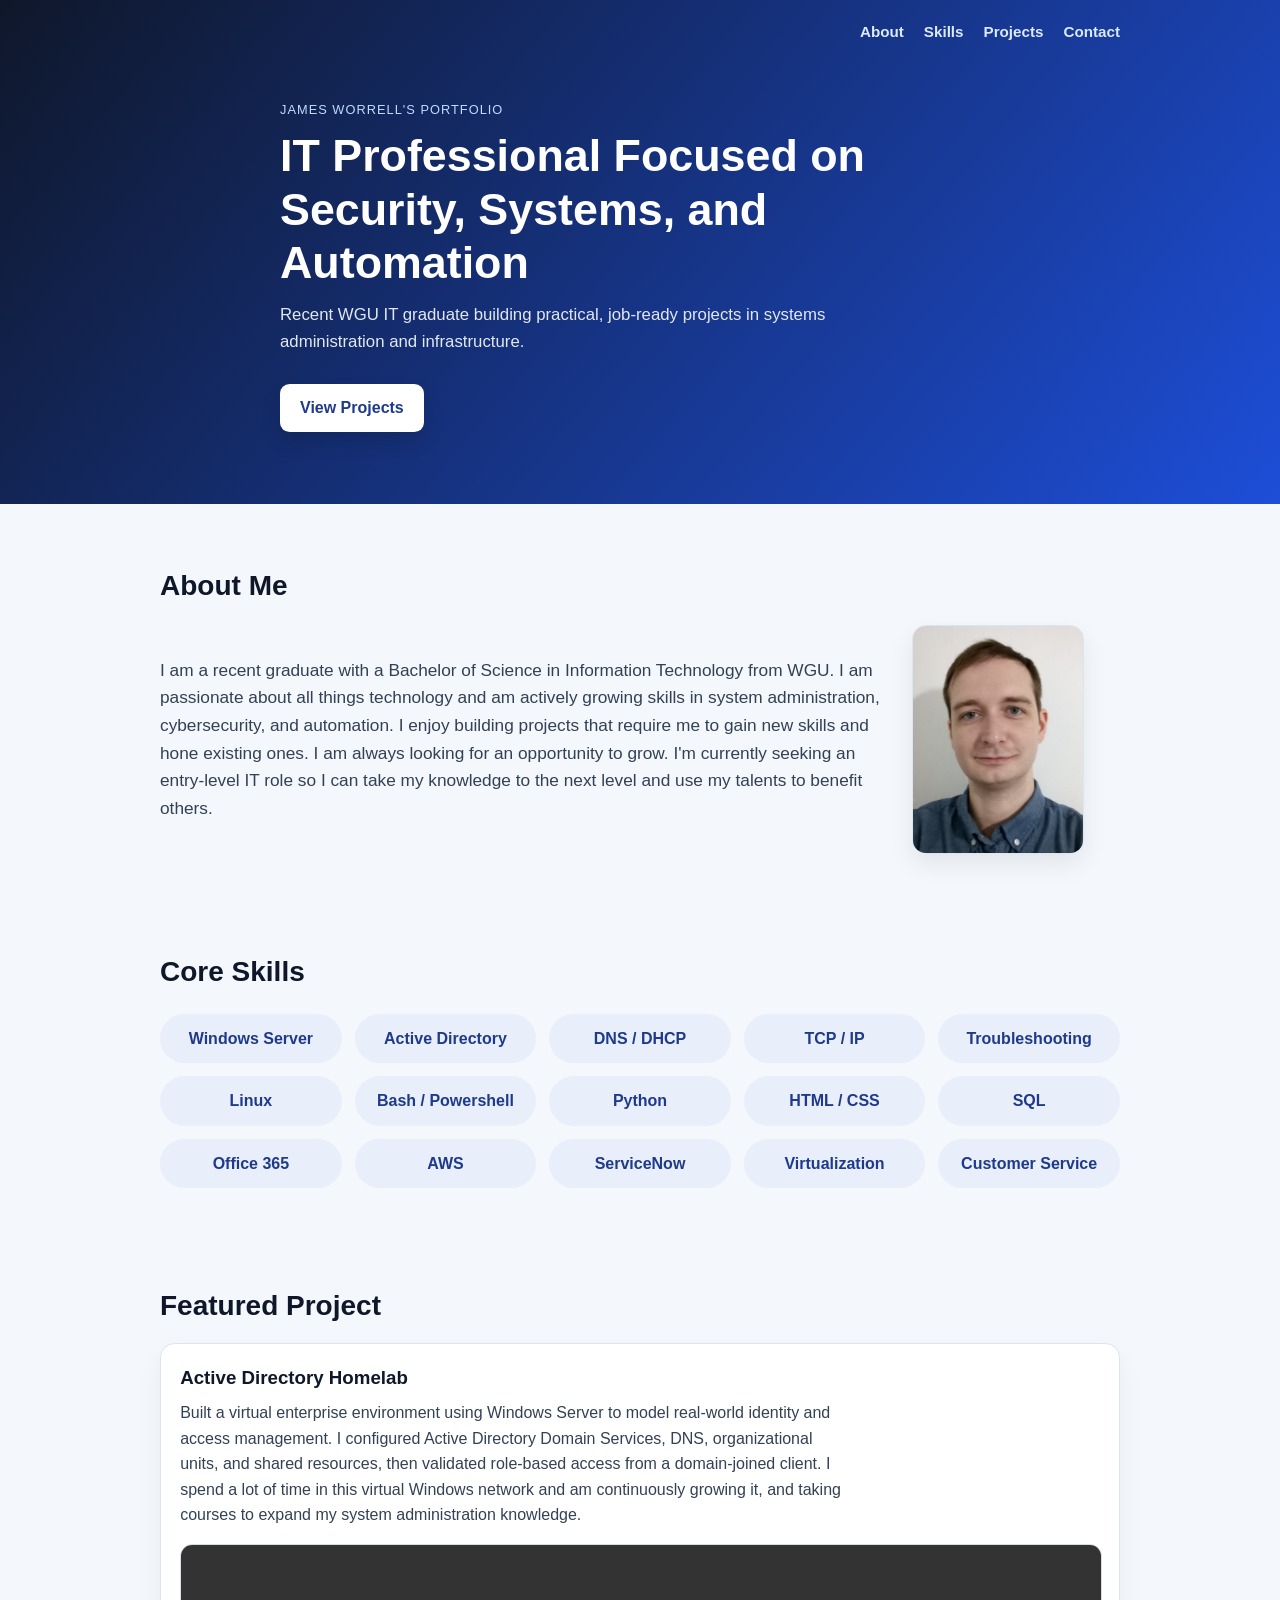
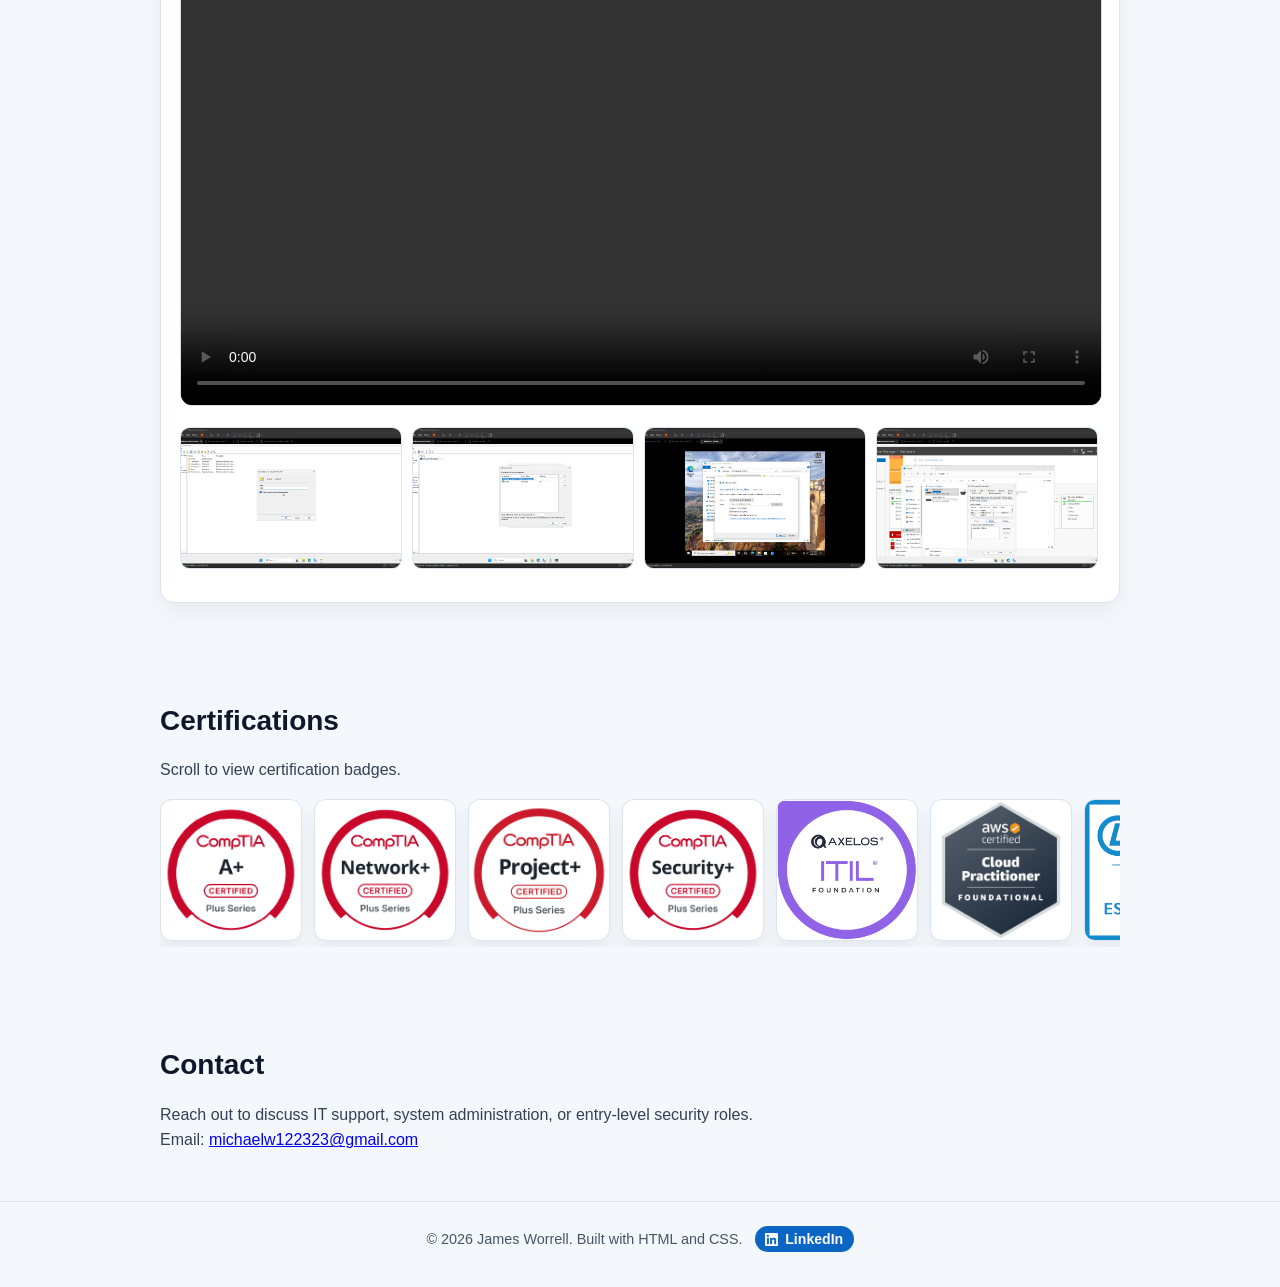
==== commit 6044c966: "added space" ====
--- a/index.html
+++ b/index.html
@@ -124,7 +124,7 @@
 
   <footer class="footer">
     <div class="footer-content">
-      <p>© <span id="year"></span>James Worrell. Built with HTML and CSS.</p>
+      <p>© <span id="year"></span> James Worrell. Built with HTML and CSS.</p>
       <a class="linkedin-btn" href="https://www.linkedin.com/in/james-worrell-3243332a9" target="_blank" rel="noopener noreferrer" aria-label="Visit James Worrell LinkedIn profile">
         <svg viewBox="0 0 24 24" aria-hidden="true" focusable="false">
           <path d="M20.45 20.45h-3.55v-5.57c0-1.33-.03-3.04-1.85-3.04-1.86 0-2.14 1.45-2.14 2.94v5.67H9.35V9h3.41v1.56h.05c.48-.9 1.63-1.85 3.35-1.85 3.58 0 4.24 2.35 4.24 5.41v6.33ZM5.34 7.43a2.06 2.06 0 1 1 0-4.11 2.06 2.06 0 0 1 0 4.11ZM7.11 20.45H3.56V9h3.55v11.45ZM22.23 0H1.77C.79 0 0 .77 0 1.72v20.56C0 23.23.79 24 1.77 24h20.46c.98 0 1.77-.77 1.77-1.72V1.72C24 .77 23.21 0 22.23 0Z"></path>
